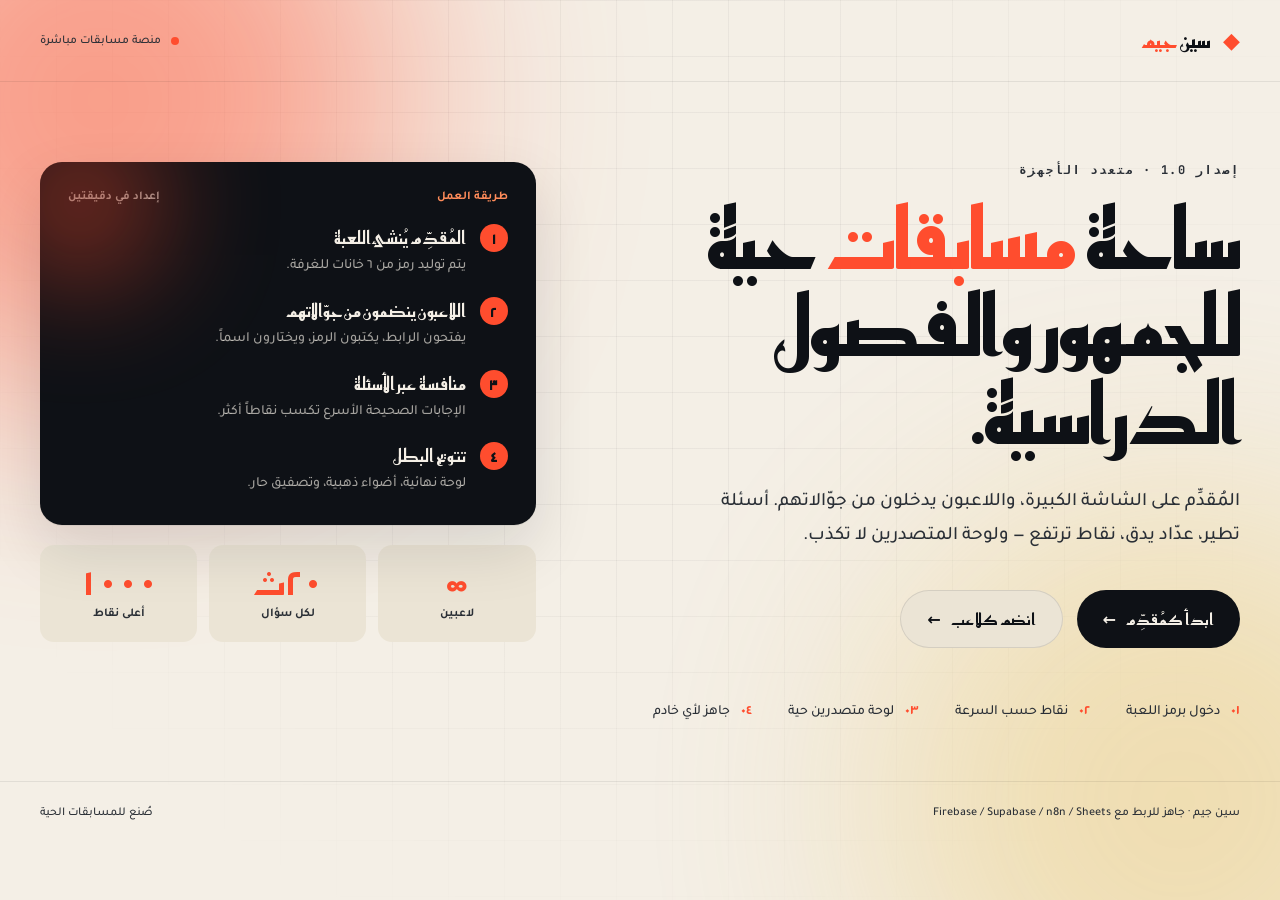
==== index.html @ e853a256 "Add files via upload" ====
<!DOCTYPE html>
<html lang="ar" dir="rtl">
<head>
<meta charset="UTF-8" />
<meta name="viewport" content="width=device-width, initial-scale=1.0" />
<title>سين جيم — منصة المسابقات المباشرة</title>
<link rel="preconnect" href="https://fonts.googleapis.com">
<link rel="preconnect" href="https://fonts.gstatic.com" crossorigin>
<link href="https://fonts.googleapis.com/css2?family=Tajawal:wght@400;500;700;800;900&family=Reem+Kufi:wght@400;500;700&family=JetBrains+Mono:wght@400;700&display=swap" rel="stylesheet">
<link rel="stylesheet" href="style.css" />
</head>
<body class="page-landing">

<div class="bg-grid" aria-hidden="true"></div>
<div class="bg-blob bg-blob--1" aria-hidden="true"></div>
<div class="bg-blob bg-blob--2" aria-hidden="true"></div>

<header class="topbar">
  <div class="brand">
    <span class="brand__mark">◆</span>
    <span class="brand__name">سين <em>جيم</em></span>
  </div>
  <div class="topbar__meta">
    <span class="dot dot--live"></span>
    <span class="topbar__label">منصة مسابقات مباشرة</span>
  </div>
</header>

<main class="landing">
  <section class="landing__hero">
    <p class="eyebrow">إصدار 1.0 · متعدد الأجهزة</p>
    <h1 class="headline">
      ساحة <em>مسابقات</em> حية<br/>
      للجمهور والفصول<br/>
      الدراسية.
    </h1>
    <p class="lede">
      المُقدِّم على الشاشة الكبيرة، واللاعبون يدخلون من جوّالاتهم.
      أسئلة تطير، عدّاد يدق، نقاط ترتفع — ولوحة المتصدرين لا تكذب.
    </p>

    <div class="cta-row">
      <a class="btn btn--primary" href="host.html">
        <span class="btn__label">ابدأ كمُقدِّم</span>
        <span class="btn__arrow">←</span>
      </a>
      <a class="btn btn--ghost" href="player.html">
        <span class="btn__label">انضم كلاعب</span>
        <span class="btn__arrow">←</span>
      </a>
    </div>

    <ul class="feature-row">
      <li><span class="feature-row__num">٠١</span> دخول برمز اللعبة</li>
      <li><span class="feature-row__num">٠٢</span> نقاط حسب السرعة</li>
      <li><span class="feature-row__num">٠٣</span> لوحة متصدرين حية</li>
      <li><span class="feature-row__num">٠٤</span> جاهز لأي خادم</li>
    </ul>
  </section>

  <aside class="landing__panel">
    <div class="panel-card">
      <div class="panel-card__head">
        <span class="panel-card__tag">طريقة العمل</span>
        <span class="panel-card__time">إعداد في دقيقتين</span>
      </div>
      <ol class="steps">
        <li>
          <span class="step__num">١</span>
          <div>
            <h3>المُقدِّم يُنشئ اللعبة</h3>
            <p>يتم توليد رمز من ٦ خانات للغرفة.</p>
          </div>
        </li>
        <li>
          <span class="step__num">٢</span>
          <div>
            <h3>اللاعبون ينضمون من جوّالاتهم</h3>
            <p>يفتحون الرابط، يكتبون الرمز، ويختارون اسماً.</p>
          </div>
        </li>
        <li>
          <span class="step__num">٣</span>
          <div>
            <h3>منافسة عبر الأسئلة</h3>
            <p>الإجابات الصحيحة الأسرع تكسب نقاطاً أكثر.</p>
          </div>
        </li>
        <li>
          <span class="step__num">٤</span>
          <div>
            <h3>تتويج البطل</h3>
            <p>لوحة نهائية، أضواء ذهبية، وتصفيق حار.</p>
          </div>
        </li>
      </ol>
    </div>

    <div class="panel-stats">
      <div class="stat">
        <span class="stat__num">∞</span>
        <span class="stat__label">لاعبين</span>
      </div>
      <div class="stat">
        <span class="stat__num">٢٠ث</span>
        <span class="stat__label">لكل سؤال</span>
      </div>
      <div class="stat">
        <span class="stat__num">١٠٠٠</span>
        <span class="stat__label">أعلى نقاط</span>
      </div>
    </div>
  </aside>
</main>

<footer class="footer">
  <span>سين جيم · جاهز للربط مع Firebase / Supabase / n8n / Sheets</span>
  <span>صُنع للمسابقات الحية</span>
</footer>

</body>
</html>
---- style.css ----
/* ============================================================
 * سين جيم — التنسيق
 * الطابع: تحريري × عرض مسابقات. حبر داكن على ورق دافئ، لون
 * مميز حاد، خط Reem Kufi للعناوين الكبيرة، Tajawal للنص.
 * ============================================================ */

:root {
  --ink:        #0E1116;
  --ink-soft:   #2A2F36;
  --paper:      #F4EFE6;
  --paper-2:    #EBE4D5;
  --line:       #1A1D22;
  --accent:     #FF4D2E;
  --accent-2:   #FF8C5A;
  --accent-soft:#FFE6E0;
  --success:    #16B364;
  --warn:       #F5A524;
  --gold:       #E5B73B;
  --silver:     #C2C7CE;
  --bronze:     #C77B45;

  --font-display: "Reem Kufi", "Tajawal", system-ui, sans-serif;
  --font-body:    "Tajawal", system-ui, sans-serif;
  --font-mono:    "JetBrains Mono", ui-monospace, monospace;

  --radius-sm: 8px;
  --radius:    14px;
  --radius-lg: 22px;

  --shadow-soft:  0 1px 0 rgba(14,17,22,.05), 0 8px 24px rgba(14,17,22,.06);
  --shadow-deep:  0 1px 0 rgba(14,17,22,.06), 0 24px 60px rgba(14,17,22,.12);
}

* { box-sizing: border-box; }
html, body { margin: 0; padding: 0; }

body {
  font-family: var(--font-body);
  background: var(--paper);
  color: var(--ink);
  -webkit-font-smoothing: antialiased;
  min-height: 100vh;
  overflow-x: hidden;
  font-weight: 500;
}

.hidden { display: none !important; }

/* =========== خلفية زخرفية =========== */
.bg-grid {
  position: fixed; inset: 0;
  background-image:
    linear-gradient(rgba(14,17,22,.045) 1px, transparent 1px),
    linear-gradient(90deg, rgba(14,17,22,.045) 1px, transparent 1px);
  background-size: 56px 56px;
  pointer-events: none;
  z-index: 0;
  mask-image: radial-gradient(ellipse at 50% 30%, black 30%, transparent 80%);
}
.bg-grid--player {
  background-size: 32px 32px;
  mask-image: radial-gradient(ellipse at 50% 0%, black 20%, transparent 80%);
}
.bg-blob {
  position: fixed;
  width: 600px; height: 600px;
  border-radius: 50%;
  filter: blur(120px);
  pointer-events: none;
  z-index: 0;
  opacity: .5;
}
.bg-blob--1 {
  background: var(--accent);
  top: -200px; left: -200px;
}
.bg-blob--2 {
  background: var(--gold);
  bottom: -200px; right: -200px;
  opacity: .3;
}

/* =========== مساعدات الطباعة =========== */
.eyebrow {
  font-family: var(--font-mono);
  font-size: 12px;
  letter-spacing: .14em;
  color: var(--ink-soft);
  margin: 0 0 18px;
  font-weight: 700;
}
.eyebrow--light { color: var(--ink-soft); opacity: .7; }
em {
  font-family: var(--font-display);
  font-style: normal;
  font-weight: 700;
  color: var(--accent);
}

/* =========== الشريط العلوي =========== */
.topbar {
  position: relative;
  z-index: 5;
  display: flex; justify-content: space-between; align-items: center;
  padding: 24px 40px;
  border-bottom: 1px solid rgba(14,17,22,.08);
}
.brand {
  display: flex; align-items: center; gap: 12px;
  font-weight: 800; font-size: 22px;
  font-family: var(--font-display);
}
.brand__mark { color: var(--accent); font-size: 22px; }
.topbar__meta { display: flex; align-items: center; gap: 10px; }
.topbar__label {
  font-size: 12px;
  color: var(--ink-soft);
  font-weight: 500;
}
.dot {
  display: inline-block; width: 8px; height: 8px; border-radius: 50%;
  background: var(--ink-soft);
}
.dot--live {
  background: var(--accent);
  box-shadow: 0 0 0 0 rgba(255,77,46,.6);
  animation: pulse 1.6s infinite;
}
@keyframes pulse {
  0%   { box-shadow: 0 0 0 0   rgba(255,77,46,.6); }
  70%  { box-shadow: 0 0 0 14px rgba(255,77,46,0); }
  100% { box-shadow: 0 0 0 0   rgba(255,77,46,0); }
}

/* =========== الصفحة الرئيسية =========== */
.landing {
  position: relative; z-index: 2;
  display: grid;
  grid-template-columns: 1.3fr 1fr;
  gap: 60px;
  padding: 80px 40px 60px;
  max-width: 1400px;
  margin: 0 auto;
}
.headline {
  font-family: var(--font-display);
  font-size: clamp(44px, 6.5vw, 96px);
  line-height: 1.05;
  letter-spacing: -0.02em;
  font-weight: 700;
  margin: 0 0 28px;
}
.lede {
  font-size: 19px;
  line-height: 1.8;
  color: var(--ink-soft);
  max-width: 540px;
  margin: 0 0 36px;
  font-weight: 500;
}
.cta-row {
  display: flex; gap: 14px; flex-wrap: wrap;
  margin-bottom: 56px;
}
.feature-row {
  list-style: none; padding: 0; margin: 0;
  display: flex; flex-wrap: wrap; gap: 24px 36px;
  font-size: 14px;
  color: var(--ink-soft);
  font-weight: 500;
}
.feature-row__num { color: var(--accent); margin-left: 8px; font-weight: 700; }

.panel-card {
  background: var(--ink);
  color: var(--paper);
  border-radius: var(--radius-lg);
  padding: 28px;
  box-shadow: var(--shadow-deep);
  position: relative;
  overflow: hidden;
}
.panel-card::after {
  content: "";
  position: absolute; top: -40px; left: -40px;
  width: 160px; height: 160px;
  background: var(--accent);
  border-radius: 50%; filter: blur(60px); opacity: .5;
}
.panel-card__head {
  display: flex; justify-content: space-between; align-items: center;
  margin-bottom: 20px;
  font-size: 12px;
  font-weight: 700;
}
.panel-card__tag { color: var(--accent-2); }
.panel-card__time { color: rgba(244,239,230,.6); }
.steps { list-style: none; padding: 0; margin: 0; display: flex; flex-direction: column; gap: 18px; }
.steps li { display: flex; gap: 14px; align-items: flex-start; }
.step__num {
  flex-shrink: 0;
  width: 28px; height: 28px; border-radius: 50%;
  background: var(--accent); color: var(--ink);
  font-family: var(--font-display);
  font-weight: 700; font-size: 16px;
  display: grid; place-items: center;
}
.steps h3 {
  margin: 0 0 4px;
  font-family: var(--font-display);
  font-size: 18px; font-weight: 600;
}
.steps p  { margin: 0; font-size: 14px; color: rgba(244,239,230,.65); line-height: 1.7; }

.panel-stats {
  margin-top: 20px;
  display: grid; grid-template-columns: repeat(3, 1fr);
  gap: 12px;
}
.stat {
  background: var(--paper-2);
  border-radius: var(--radius);
  padding: 18px 16px;
  text-align: center;
}
.stat__num {
  display: block;
  font-family: var(--font-display);
  font-size: 38px; line-height: 1;
  color: var(--accent);
  margin-bottom: 4px;
  font-weight: 700;
}
.stat__label {
  font-size: 12px;
  color: var(--ink-soft);
  font-weight: 600;
}

.footer {
  position: relative; z-index: 2;
  display: flex; justify-content: space-between;
  padding: 24px 40px;
  border-top: 1px solid rgba(14,17,22,.08);
  font-size: 12px;
  color: var(--ink-soft);
  font-weight: 500;
}

/* =========== الأزرار =========== */
.btn {
  display: inline-flex; align-items: center; gap: 10px;
  padding: 16px 26px;
  border-radius: 999px;
  border: none;
  background: transparent;
  font-family: var(--font-display);
  font-weight: 600;
  font-size: 16px;
  cursor: pointer;
  text-decoration: none;
  transition: transform .2s, background .2s, color .2s, box-shadow .2s;
  user-select: none;
  white-space: nowrap;
}
.btn__arrow {
  transition: transform .2s;
  display: inline-block;
}
.btn:hover .btn__arrow { transform: translateX(-4px); }
.btn--primary {
  background: var(--ink);
  color: var(--paper);
}
.btn--primary:hover { background: var(--accent); color: var(--ink); }
.btn--ghost {
  background: var(--paper-2);
  color: var(--ink);
  border: 1px solid rgba(14,17,22,.1);
}
.btn--ghost:hover { background: var(--ink); color: var(--paper); border-color: var(--ink); }
.btn--lg { padding: 20px 32px; font-size: 18px; }
.btn--full { width: 100%; justify-content: center; }
.btn:disabled {
  opacity: .35;
  cursor: not-allowed;
  pointer-events: none;
}

/* ============================================================
 * صفحة المُقدِّم
 * ============================================================ */
.page-host {
  min-height: 100vh;
  background:
    radial-gradient(1200px 600px at 90% -10%, rgba(255,77,46,.08), transparent 60%),
    var(--paper);
}
.screen {
  position: relative; z-index: 2;
  min-height: 100vh;
  display: flex; flex-direction: column;
}
.host-top {
  display: grid;
  grid-template-columns: 1fr 2fr 1fr;
  align-items: center;
  padding: 22px 36px;
  border-bottom: 1px solid rgba(14,17,22,.08);
  background: rgba(244,239,230,.7);
  backdrop-filter: blur(8px);
}
.host-top__back {
  font-size: 13px;
  color: var(--ink-soft);
  text-decoration: none;
  font-weight: 600;
}
.host-top__back:hover { color: var(--accent); }
.host-top__title {
  text-align: center;
  font-family: var(--font-display);
  font-weight: 700;
  font-size: 20px;
}
.host-top__round, .host-top__cat {
  font-size: 12px;
  color: var(--accent);
  font-weight: 700;
  text-align: left;
}
.host-top__round:first-child { text-align: right; }

/* ---- قاعة الانتظار ---- */
.lobby-grid {
  flex: 1;
  display: grid; grid-template-columns: 1.1fr 1fr;
  gap: 60px;
  padding: 60px 60px;
  max-width: 1500px; margin: 0 auto; width: 100%;
  align-items: center;
}
.lobby-headline {
  font-family: var(--font-display);
  font-size: clamp(38px, 5vw, 68px);
  line-height: 1.1; letter-spacing: -0.02em;
  margin: 0 0 36px; font-weight: 700;
}
.code-display {
  background: var(--ink); color: var(--paper);
  border-radius: var(--radius-lg);
  padding: 32px 36px;
  margin-bottom: 32px;
  box-shadow: var(--shadow-deep);
  position: relative; overflow: hidden;
}
.code-display::before {
  content: "";
  position: absolute; inset: 0;
  background: radial-gradient(circle at 20% 20%, rgba(255,77,46,.4), transparent 50%);
  pointer-events: none;
}
.code-display__label {
  position: relative;
  display: block;
  font-size: 12px;
  color: var(--accent-2);
  margin-bottom: 14px;
  font-weight: 700;
}
.code-display__digits {
  position: relative;
  font-family: var(--font-mono);
  font-size: clamp(48px, 7vw, 84px);
  font-weight: 700;
  letter-spacing: 0.1em;
  line-height: 1;
  direction: ltr;
  text-align: right;
}
.code-display__copy {
  position: relative;
  margin-top: 18px;
  background: rgba(244,239,230,.12);
  color: var(--paper);
  border: 1px solid rgba(244,239,230,.2);
  padding: 8px 16px; border-radius: 999px;
  font-family: var(--font-body);
  font-size: 13px; font-weight: 600;
  cursor: pointer;
  transition: background .2s;
}
.code-display__copy:hover { background: var(--accent); color: var(--ink); border-color: var(--accent); }

.lobby-actions { display: flex; align-items: center; gap: 20px; flex-wrap: wrap; }
.lobby-hint {
  font-size: 13px;
  color: var(--ink-soft);
  font-weight: 500;
}

.players-card {
  background: var(--paper-2);
  border-radius: var(--radius-lg);
  padding: 28px;
  box-shadow: var(--shadow-soft);
  height: 100%;
  max-height: 70vh;
  display: flex; flex-direction: column;
}
.players-card__head {
  display: flex; justify-content: space-between; align-items: center;
  margin-bottom: 18px;
}
.players-card__head h2 {
  margin: 0;
  font-family: var(--font-display);
  font-size: 18px; font-weight: 700;
}
.players-card__head h2 span {
  color: var(--accent); margin-right: 6px;
  font-size: 26px; font-weight: 700;
}
.players-list {
  list-style: none; padding: 0; margin: 0;
  display: grid; grid-template-columns: repeat(auto-fill, minmax(140px, 1fr));
  gap: 10px;
  overflow-y: auto;
}
.players-empty {
  grid-column: 1 / -1;
  padding: 30px; text-align: center;
  color: var(--ink-soft); font-size: 14px;
  font-weight: 500;
}
.player-pill {
  background: var(--paper);
  border: 1px solid rgba(14,17,22,.06);
  border-radius: 999px;
  padding: 8px 8px 8px 14px;
  display: flex; align-items: center; gap: 10px;
  animation: pillIn .4s both;
  animation-delay: calc(var(--i, 0) * 0.04s);
}
@keyframes pillIn {
  from { opacity: 0; transform: translateY(8px) scale(.96); }
  to   { opacity: 1; transform: translateY(0) scale(1); }
}
.player-pill__avatar {
  width: 28px; height: 28px; border-radius: 50%;
  background: var(--accent); color: var(--ink);
  display: grid; place-items: center;
  font-weight: 700; font-size: 13px;
  font-family: var(--font-display);
}
.player-pill__name {
  font-size: 14px; font-weight: 600;
  white-space: nowrap; overflow: hidden; text-overflow: ellipsis;
}

/* ---- السؤال ---- */
.question-stage {
  flex: 1;
  padding: 40px 60px 60px;
  max-width: 1400px; margin: 0 auto; width: 100%;
  display: flex; flex-direction: column;
}
.question-stage__header {
  display: grid; grid-template-columns: 1fr auto 1fr;
  align-items: center;
  margin-bottom: 32px;
}
.qmeta {
  display: flex; align-items: center; gap: 10px;
  font-size: 14px;
  font-weight: 600;
}
.qmeta__diff {
  background: var(--ink); color: var(--paper);
  padding: 4px 12px; border-radius: 4px;
  font-weight: 700;
}
.qmeta__sep { color: var(--ink-soft); }
.qmeta__cat { color: var(--ink-soft); }

.timer {
  position: relative; width: 120px; height: 120px;
  display: grid; place-items: center;
  margin: 0 auto;
}
.timer__ring { width: 120px; height: 120px; transform: rotate(-90deg); }
.timer__ring-bg { fill: none; stroke: rgba(14,17,22,.08); stroke-width: 8; }
.timer__ring-fg {
  fill: none; stroke: var(--accent); stroke-width: 8;
  stroke-linecap: round;
  transition: stroke-dashoffset .1s linear;
}
.timer__num {
  position: absolute;
  font-family: var(--font-display);
  font-size: 44px; font-weight: 700;
}

.answer-counter {
  text-align: left;
  display: flex; align-items: baseline; gap: 10px; justify-content: flex-start;
}
.answer-counter__num {
  font-family: var(--font-display);
  font-weight: 700;
  font-size: 56px; line-height: 1; color: var(--accent);
}
.answer-counter__lbl {
  font-size: 13px;
  color: var(--ink-soft);
  font-weight: 500;
}

.question-text {
  font-family: var(--font-display);
  font-size: clamp(32px, 4.5vw, 60px);
  line-height: 1.2;
  font-weight: 700;
  margin: 0 0 32px;
  max-width: 1100px;
}
.question-image {
  display: none;
  max-height: 240px; max-width: 100%;
  border-radius: var(--radius);
  margin-bottom: 24px;
}

.options-grid {
  display: grid;
  grid-template-columns: repeat(2, 1fr);
  gap: 16px;
  margin-bottom: 32px;
}
.option-card {
  background: var(--paper-2);
  border: 2px solid transparent;
  border-radius: var(--radius);
  padding: 26px 28px;
  display: flex; align-items: center; gap: 18px;
  font-family: var(--font-display);
  font-size: clamp(20px, 2vw, 26px); font-weight: 600;
  transition: all .25s;
  animation: optIn .5s both;
  animation-delay: calc(var(--i, 0) * 0.08s);
}
@keyframes optIn {
  from { opacity: 0; transform: translateY(14px); }
  to   { opacity: 1; transform: translateY(0); }
}
.option-card__letter {
  width: 44px; height: 44px; border-radius: 12px;
  background: var(--ink); color: var(--paper);
  display: grid; place-items: center;
  font-family: var(--font-display);
  font-weight: 700;
  font-size: 22px; flex-shrink: 0;
}
.option-card--correct {
  background: #DDF5E5;
  border-color: var(--success);
  animation: correctPulse .6s;
}
.option-card--correct .option-card__letter { background: var(--success); }
.option-card--wrong {
  background: var(--paper-2);
  opacity: .35;
}
@keyframes correctPulse {
  0%   { transform: scale(1); }
  40%  { transform: scale(1.04); }
  100% { transform: scale(1); }
}

.host-controls {
  display: flex; gap: 14px; justify-content: flex-start;
  margin-top: auto;
}

/* ---- كشف الإجابة ---- */
.reveal-stage {
  flex: 1;
  display: flex; flex-direction: column; align-items: center;
  justify-content: center;
  padding: 40px 60px;
  text-align: center;
}
.reveal-answer {
  font-family: var(--font-display);
  font-size: clamp(56px, 8vw, 130px);
  font-weight: 700;
  line-height: 1.05;
  margin: 0 0 20px;
  color: var(--success);
  animation: revealPop .7s cubic-bezier(.34,1.56,.64,1);
}
@keyframes revealPop {
  from { opacity: 0; transform: scale(.7); }
  to   { opacity: 1; transform: scale(1); }
}
.reveal-explanation {
  max-width: 720px;
  font-size: 19px; line-height: 1.8;
  color: var(--ink-soft);
  margin: 0 0 50px;
  font-weight: 500;
}
.reveal-stats {
  display: grid; grid-template-columns: repeat(3, 1fr);
  gap: 40px;
  margin-bottom: 50px;
}
.reveal-stat__num {
  display: block;
  font-family: var(--font-display);
  font-weight: 700;
  font-size: 64px; line-height: 1;
  color: var(--accent);
  margin-bottom: 6px;
}
.reveal-stat__lbl {
  font-size: 13px;
  color: var(--ink-soft);
  font-weight: 600;
}

/* ---- المتصدرون ---- */
.leaderboard-stage {
  flex: 1;
  padding: 40px 60px;
  max-width: 1300px; margin: 0 auto; width: 100%;
  display: flex; flex-direction: column;
}
.podium {
  display: grid;
  grid-template-columns: repeat(3, 1fr);
  gap: 20px;
  align-items: end;
  margin-bottom: 40px;
}
.podium__col {
  background: var(--paper-2);
  border-radius: var(--radius-lg);
  padding: 24px 18px;
  text-align: center;
  animation: podiumIn .6s both;
  animation-delay: calc(var(--i, 0) * 0.15s);
  position: relative;
}
@keyframes podiumIn {
  from { opacity: 0; transform: translateY(30px); }
  to   { opacity: 1; transform: translateY(0); }
}
.podium__col--p1 {
  background: var(--ink);
  color: var(--paper);
  padding: 36px 24px 30px;
  transform: scale(1.08);
}
.podium__col--p1 .podium__plinth { background: var(--gold); color: var(--ink); }
.podium__col--p2 .podium__plinth { background: var(--silver); }
.podium__col--p3 .podium__plinth { background: var(--bronze); color: var(--paper); }
.podium__crown { font-size: 28px; margin-bottom: 8px; min-height: 32px; }
.podium__avatar {
  width: 72px; height: 72px; border-radius: 50%;
  background: var(--accent); color: var(--ink);
  display: grid; place-items: center;
  font-family: var(--font-display);
  font-weight: 700; font-size: 32px;
  margin: 0 auto 14px;
}
.podium__col--p1 .podium__avatar {
  background: var(--accent);
  box-shadow: 0 0 0 4px rgba(255,77,46,.25);
}
.podium__name {
  font-family: var(--font-display);
  font-size: 18px; font-weight: 700;
  margin-bottom: 6px;
  white-space: nowrap; overflow: hidden; text-overflow: ellipsis;
}
.podium__score {
  font-family: var(--font-display);
  font-weight: 700;
  font-size: 38px; color: var(--accent);
  margin-bottom: 14px; line-height: 1;
}
.podium__col--p1 .podium__score { color: var(--accent-2); }
.podium__plinth {
  display: inline-block;
  padding: 4px 12px; border-radius: 6px;
  background: var(--ink); color: var(--paper);
  font-family: var(--font-display);
  font-weight: 700; font-size: 14px;
  direction: ltr;
}

.rest-list {
  list-style: none; padding: 0; margin: 0 0 24px;
  display: flex; flex-direction: column; gap: 8px;
}
.rest-row {
  display: grid;
  grid-template-columns: 60px 1fr auto;
  align-items: center;
  background: var(--paper-2);
  border-radius: var(--radius);
  padding: 14px 20px;
  font-size: 16px;
  animation: rowIn .4s both;
  animation-delay: calc(var(--i, 0) * 0.05s);
}
@keyframes rowIn {
  from { opacity: 0; transform: translateX(12px); }
  to   { opacity: 1; transform: translateX(0); }
}
.rest-row__rank {
  font-family: var(--font-display);
  font-weight: 700;
  color: var(--ink-soft);
  direction: ltr;
}
.rest-row__name { font-weight: 600; }
.rest-row__score {
  font-family: var(--font-display);
  font-weight: 700;
  font-size: 24px; color: var(--accent);
  display: flex; flex-direction: column; align-items: flex-end;
}
.rest-row__score em {
  font-family: var(--font-body);
  font-style: normal;
  font-size: 12px; color: var(--ink-soft);
  font-weight: 500;
}

/* ---- النهاية ---- */
.final-stage {
  flex: 1;
  padding: 40px 60px 80px;
  max-width: 1200px; margin: 0 auto; width: 100%;
  text-align: center;
}
.champion-name {
  font-family: var(--font-display);
  font-size: clamp(60px, 10vw, 150px);
  font-weight: 700;
  line-height: 1.05; margin: 0 0 16px;
  background: linear-gradient(135deg, var(--accent), var(--gold));
  -webkit-background-clip: text;
  background-clip: text;
  -webkit-text-fill-color: transparent;
  animation: revealPop .9s cubic-bezier(.34,1.56,.64,1);
}
.champion-score {
  font-family: var(--font-display);
  font-size: 36px; margin: 0 0 60px;
  color: var(--ink-soft);
  font-weight: 600;
}
.champion-score span { color: var(--accent); font-size: 56px; font-weight: 700; }
.podium--final { margin-bottom: 40px; }

/* ============================================================
 * صفحة اللاعب
 * ============================================================ */
.page-player {
  min-height: 100vh;
  min-height: 100dvh;
  background: var(--paper);
}
.pscreen {
  position: relative; z-index: 2;
  min-height: 100vh;
  min-height: 100dvh;
  padding: 24px;
  display: flex; flex-direction: column;
}
.player-back {
  position: absolute; top: 18px; right: 20px;
  font-size: 12px;
  color: var(--ink-soft);
  text-decoration: none;
  font-weight: 600;
}

/* ---- الانضمام ---- */
.pjoin {
  margin: auto 0;
  width: 100%;
  max-width: 420px;
  align-self: center;
  padding: 20px 0;
}
.pbrand {
  font-family: var(--font-display);
  font-size: 14px; font-weight: 700;
  color: var(--accent);
  margin-bottom: 24px; display: block;
}
.pjoin__title {
  font-family: var(--font-display);
  font-size: 44px; font-weight: 700;
  line-height: 1.1; margin: 0 0 32px;
}
.pinput { margin-bottom: 18px; }
.pinput label {
  display: block;
  font-size: 13px;
  color: var(--ink-soft);
  margin-bottom: 8px;
  font-weight: 600;
}
.pinput input {
  width: 100%;
  background: var(--paper-2);
  border: 2px solid transparent;
  border-radius: var(--radius);
  padding: 18px 20px;
  font-family: var(--font-body);
  font-size: 22px; font-weight: 600;
  color: var(--ink);
  outline: none;
  transition: border-color .2s, background .2s;
}
.pinput input:focus {
  border-color: var(--ink);
  background: var(--paper);
}
#codeInput {
  font-family: var(--font-mono);
  letter-spacing: 0.18em;
  text-transform: uppercase;
  font-size: 28px;
  text-align: center;
}
.pjoin__hint {
  margin: 14px 0 0;
  font-size: 13px;
  color: var(--ink-soft);
  min-height: 18px;
  font-weight: 500;
}
.pjoin__hint--err { color: var(--accent); }

/* ---- الانتظار ---- */
.pwait, .psubmitted, .pfinal {
  margin: auto;
  text-align: center;
  max-width: 360px;
}
.pwait__pulse {
  width: 80px; height: 80px;
  border-radius: 50%;
  background: var(--accent);
  margin: 0 auto 30px;
  animation: bigPulse 1.6s ease-in-out infinite;
}
@keyframes bigPulse {
  0%, 100% { transform: scale(1); opacity: 1; }
  50%      { transform: scale(1.2); opacity: .6; }
}
.pwait__name {
  font-family: var(--font-display);
  font-size: 44px; font-weight: 700;
  margin: 0 0 12px;
}
.pwait__msg {
  color: var(--ink-soft); font-size: 16px;
  margin: 0 0 24px; line-height: 1.7;
  font-weight: 500;
}
.pwait__dots {
  display: flex; gap: 8px; justify-content: center;
}
.pwait__dots span {
  width: 8px; height: 8px; border-radius: 50%;
  background: var(--ink-soft);
  animation: dotJump 1.2s infinite;
}
.pwait__dots span:nth-child(2) { animation-delay: .2s; }
.pwait__dots span:nth-child(3) { animation-delay: .4s; }
@keyframes dotJump {
  0%, 60%, 100% { transform: translateY(0); opacity: .4; }
  30%           { transform: translateY(-6px); opacity: 1; }
}

/* ---- الإجابة ---- */
.pheader {
  display: flex; justify-content: space-between; align-items: center;
  padding: 6px 4px 14px;
}
.pheader__name {
  font-family: var(--font-display);
  font-weight: 700; font-size: 17px;
}
.pheader__score {
  font-family: var(--font-display);
  font-size: 14px; font-weight: 700;
  background: var(--ink); color: var(--paper);
  padding: 6px 14px; border-radius: 999px;
}
.pheader__score span { color: var(--accent-2); }

.pquestion { flex: 1; display: flex; flex-direction: column; }

.ptimer {
  position: relative;
  height: 8px;
  background: rgba(14,17,22,.08);
  border-radius: 999px;
  margin-bottom: 18px;
  overflow: hidden;
}
.ptimer__bar {
  position: absolute; inset: 0;
  background: var(--accent);
  transform-origin: right;
  transform: scaleX(1);
  transition: transform .1s linear;
}
.ptimer__num {
  position: absolute; left: 0; top: 14px;
  font-family: var(--font-display);
  font-size: 13px; font-weight: 700;
  color: var(--ink-soft);
}
.pquestion__hint {
  font-size: 13px;
  color: var(--ink-soft);
  margin: 14px 0 18px;
  font-weight: 600;
}
.poptions {
  display: grid;
  grid-template-columns: 1fr 1fr;
  gap: 12px;
  flex: 1;
}
.poption {
  border: none; border-radius: var(--radius);
  background: var(--paper-2);
  color: var(--ink);
  padding: 22px 16px;
  font-family: var(--font-display);
  font-size: 18px; font-weight: 600;
  cursor: pointer;
  display: flex; flex-direction: column; gap: 10px; align-items: flex-start;
  text-align: right;
  transition: transform .15s, background .2s;
  animation: optIn .4s both;
  animation-delay: calc(var(--i, 0) * 0.08s);
  min-height: 120px;
}
.poption:active { transform: scale(.97); }
.poption__letter {
  font-family: var(--font-display);
  font-size: 16px; font-weight: 700;
  background: var(--ink); color: var(--paper);
  width: 32px; height: 32px; border-radius: 8px;
  display: grid; place-items: center;
}
.poption__text { line-height: 1.4; }

.poption--a { background: #FFD8CE; }
.poption--b { background: #FFE7B5; }
.poption--c { background: #C9E8C8; }
.poption--d { background: #C8DCFF; }
.poption--a .poption__letter { background: #C53C1A; color: #fff; }
.poption--b .poption__letter { background: #B07A18; color: #fff; }
.poption--c .poption__letter { background: #1F7A30; color: #fff; }
.poption--d .poption__letter { background: #2658B5; color: #fff; }

.poption--selected {
  outline: 4px solid var(--ink);
  outline-offset: -4px;
}
.poption:disabled { cursor: default; opacity: .55; }
.poption--selected { opacity: 1 !important; }

/* ---- تم الإرسال ---- */
.psubmitted__check {
  width: 96px; height: 96px; border-radius: 50%;
  background: var(--success); color: white;
  display: grid; place-items: center;
  font-size: 56px; font-weight: 700;
  margin: 0 auto 24px;
  animation: revealPop .6s cubic-bezier(.34,1.56,.64,1);
}
.psubmitted h1 {
  font-family: var(--font-display);
  font-size: 36px; font-weight: 700;
  margin: 0 0 12px;
}

/* ---- النتيجة ---- */
.presult {
  margin: auto;
  text-align: center;
  max-width: 360px;
  padding: 40px 24px;
  border-radius: var(--radius-lg);
  background: var(--paper-2);
  width: 100%;
  animation: revealPop .6s cubic-bezier(.34,1.56,.64,1);
}
.presult--correct { background: #DDF5E5; }
.presult--wrong   { background: #FFE0DA; }
.presult--missed  { background: var(--paper-2); }

.presult__icon {
  width: 80px; height: 80px; border-radius: 50%;
  margin: 0 auto 20px;
  display: grid; place-items: center;
  font-size: 44px; font-weight: 700;
  color: white;
  background: var(--ink-soft);
}
.presult--correct .presult__icon { background: var(--success); }
.presult--wrong .presult__icon   { background: var(--accent); }
.presult__verdict {
  font-family: var(--font-display);
  font-size: 36px; font-weight: 700;
  margin: 0 0 8px;
}
.presult__points {
  font-family: var(--font-display);
  font-weight: 700;
  font-size: 32px; margin: 0 0 24px;
  color: var(--accent);
}
.presult--correct .presult__points { color: var(--success); }
.presult__rank {
  display: inline-flex; gap: 10px; align-items: baseline;
  background: var(--paper); padding: 12px 20px;
  border-radius: 999px;
  margin-bottom: 14px;
}
.presult__rank span {
  font-size: 13px;
  color: var(--ink-soft);
  font-weight: 600;
}
.presult__rank strong {
  font-family: var(--font-display);
  font-size: 22px; font-weight: 700;
  direction: ltr;
}
.presult__total {
  font-size: 14px;
  color: var(--ink-soft); margin: 0;
  font-weight: 500;
}
.presult__total strong {
  color: var(--ink); font-size: 17px;
  margin-right: 6px;
  font-family: var(--font-display);
  font-weight: 700;
}

/* ---- نهاية اللاعب ---- */
.pfinal h1 {
  font-family: var(--font-display);
  font-size: 96px; font-weight: 700;
  line-height: 1;
  margin: 0 0 6px;
  background: linear-gradient(135deg, var(--accent), var(--gold));
  -webkit-background-clip: text; background-clip: text;
  -webkit-text-fill-color: transparent;
  direction: ltr;
}
.pfinal__name {
  font-family: var(--font-display);
  font-size: 28px; font-weight: 700;
  margin: 0 0 4px;
}
.pfinal__score {
  font-family: var(--font-display);
  font-weight: 700;
  font-size: 32px; color: var(--accent); margin: 0 0 8px;
}
.pfinal__correct {
  font-size: 13px;
  color: var(--ink-soft);
  margin: 0 0 36px;
  font-weight: 500;
}

/* =========== تجاوب =========== */
@media (max-width: 1100px) {
  .landing { grid-template-columns: 1fr; padding: 50px 24px; gap: 40px; }
  .lobby-grid { grid-template-columns: 1fr; padding: 40px 24px; gap: 30px; }
  .question-stage { padding: 20px 24px 30px; }
  .question-stage__header { gap: 20px; margin-bottom: 24px; }
  .timer { width: 100px; height: 100px; }
  .timer__ring { width: 100px; height: 100px; }
  .timer__num { font-size: 36px; }
  .options-grid { grid-template-columns: 1fr; }
  .leaderboard-stage, .reveal-stage, .final-stage { padding: 24px; }
  .reveal-stats { grid-template-columns: 1fr; gap: 20px; }
  .topbar { padding: 18px 22px; }
  .footer { padding: 18px 22px; flex-direction: column; gap: 6px; }
  .host-top { padding: 16px 22px; grid-template-columns: 1fr 1fr 1fr; }
  .host-top__title { font-size: 14px; }
  .podium { grid-template-columns: 1fr; }
  .podium__col--p1 { transform: none; }
}

@media (max-width: 600px) {
  .pscreen { padding: 18px; }
  .pjoin__title { font-size: 36px; }
  .poptions { grid-template-columns: 1fr; }
  .poption { min-height: 70px; flex-direction: row; align-items: center; }
  .pfinal h1 { font-size: 72px; }
}
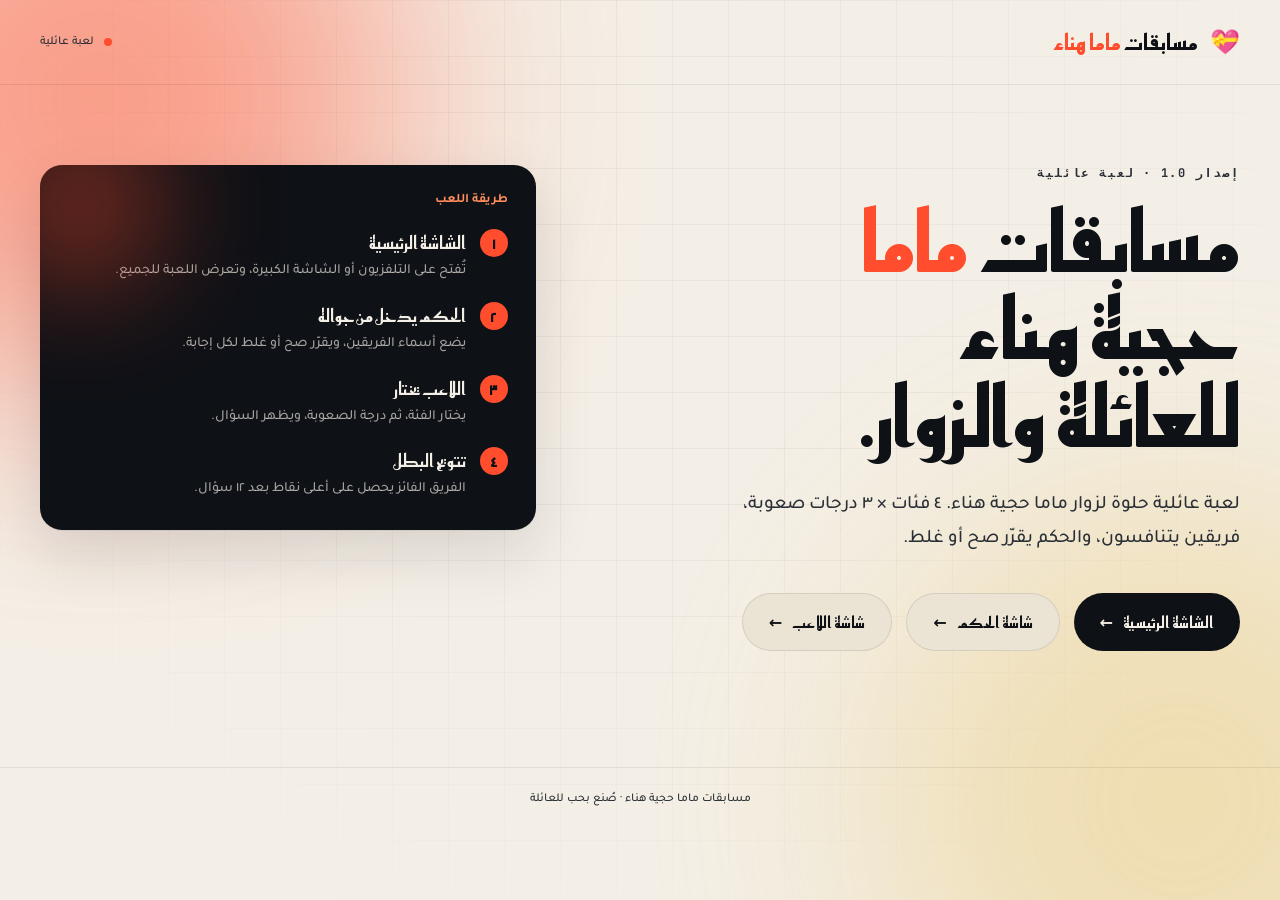
==== commit 96792757: "Add files via upload" ====
--- a/index.html
+++ b/index.html
@@ -3,7 +3,7 @@
 <head>
 <meta charset="UTF-8" />
 <meta name="viewport" content="width=device-width, initial-scale=1.0" />
-<title>سين جيم — منصة المسابقات المباشرة</title>
+<title>مسابقات ماما حجية هناء</title>
 <link rel="preconnect" href="https://fonts.googleapis.com">
 <link rel="preconnect" href="https://fonts.gstatic.com" crossorigin>
 <link href="https://fonts.googleapis.com/css2?family=Tajawal:wght@400;500;700;800;900&family=Reem+Kufi:wght@400;500;700&family=JetBrains+Mono:wght@400;700&display=swap" rel="stylesheet">
@@ -17,105 +17,85 @@
 
 <header class="topbar">
   <div class="brand">
-    <span class="brand__mark">◆</span>
-    <span class="brand__name">سين <em>جيم</em></span>
+    <span class="brand__mark">💝</span>
+    <span class="brand__name">مسابقات <em>ماما هناء</em></span>
   </div>
   <div class="topbar__meta">
     <span class="dot dot--live"></span>
-    <span class="topbar__label">منصة مسابقات مباشرة</span>
+    <span class="topbar__label">لعبة عائلية</span>
   </div>
 </header>
 
 <main class="landing">
   <section class="landing__hero">
-    <p class="eyebrow">إصدار 1.0 · متعدد الأجهزة</p>
+    <p class="eyebrow">إصدار 1.0 · لعبة عائلية</p>
     <h1 class="headline">
-      ساحة <em>مسابقات</em> حية<br/>
-      للجمهور والفصول<br/>
-      الدراسية.
+      مسابقات <em>ماما</em><br/>
+      حجية هناء<br/>
+      للعائلة والزوار.
     </h1>
     <p class="lede">
-      المُقدِّم على الشاشة الكبيرة، واللاعبون يدخلون من جوّالاتهم.
-      أسئلة تطير، عدّاد يدق، نقاط ترتفع — ولوحة المتصدرين لا تكذب.
+      لعبة عائلية حلوة لزوار ماما حجية هناء. ٤ فئات × ٣ درجات صعوبة،
+      فريقين يتنافسون، والحكم يقرّر صح أو غلط.
     </p>
 
     <div class="cta-row">
       <a class="btn btn--primary" href="host.html">
-        <span class="btn__label">ابدأ كمُقدِّم</span>
+        <span class="btn__label">الشاشة الرئيسية</span>
+        <span class="btn__arrow">←</span>
+      </a>
+      <a class="btn btn--ghost" href="judge.html">
+        <span class="btn__label">شاشة الحكم</span>
         <span class="btn__arrow">←</span>
       </a>
       <a class="btn btn--ghost" href="player.html">
-        <span class="btn__label">انضم كلاعب</span>
+        <span class="btn__label">شاشة اللاعب</span>
         <span class="btn__arrow">←</span>
       </a>
     </div>
-
-    <ul class="feature-row">
-      <li><span class="feature-row__num">٠١</span> دخول برمز اللعبة</li>
-      <li><span class="feature-row__num">٠٢</span> نقاط حسب السرعة</li>
-      <li><span class="feature-row__num">٠٣</span> لوحة متصدرين حية</li>
-      <li><span class="feature-row__num">٠٤</span> جاهز لأي خادم</li>
-    </ul>
   </section>
 
   <aside class="landing__panel">
     <div class="panel-card">
       <div class="panel-card__head">
-        <span class="panel-card__tag">طريقة العمل</span>
-        <span class="panel-card__time">إعداد في دقيقتين</span>
+        <span class="panel-card__tag">طريقة اللعب</span>
       </div>
       <ol class="steps">
         <li>
           <span class="step__num">١</span>
           <div>
-            <h3>المُقدِّم يُنشئ اللعبة</h3>
-            <p>يتم توليد رمز من ٦ خانات للغرفة.</p>
+            <h3>الشاشة الرئيسية</h3>
+            <p>تُفتح على التلفزيون أو الشاشة الكبيرة، وتعرض اللعبة للجميع.</p>
           </div>
         </li>
         <li>
           <span class="step__num">٢</span>
           <div>
-            <h3>اللاعبون ينضمون من جوّالاتهم</h3>
-            <p>يفتحون الرابط، يكتبون الرمز، ويختارون اسماً.</p>
+            <h3>الحكم يدخل من جواله</h3>
+            <p>يضع أسماء الفريقين، ويقرّر صح أو غلط لكل إجابة.</p>
           </div>
         </li>
         <li>
           <span class="step__num">٣</span>
           <div>
-            <h3>منافسة عبر الأسئلة</h3>
-            <p>الإجابات الصحيحة الأسرع تكسب نقاطاً أكثر.</p>
+            <h3>اللاعب يختار</h3>
+            <p>يختار الفئة، ثم درجة الصعوبة، ويظهر السؤال.</p>
           </div>
         </li>
         <li>
           <span class="step__num">٤</span>
           <div>
             <h3>تتويج البطل</h3>
-            <p>لوحة نهائية، أضواء ذهبية، وتصفيق حار.</p>
+            <p>الفريق الفائز يحصل على أعلى نقاط بعد ١٢ سؤال.</p>
           </div>
         </li>
       </ol>
-    </div>
-
-    <div class="panel-stats">
-      <div class="stat">
-        <span class="stat__num">∞</span>
-        <span class="stat__label">لاعبين</span>
-      </div>
-      <div class="stat">
-        <span class="stat__num">٢٠ث</span>
-        <span class="stat__label">لكل سؤال</span>
-      </div>
-      <div class="stat">
-        <span class="stat__num">١٠٠٠</span>
-        <span class="stat__label">أعلى نقاط</span>
-      </div>
     </div>
   </aside>
 </main>
 
 <footer class="footer">
-  <span>سين جيم · جاهز للربط مع Firebase / Supabase / n8n / Sheets</span>
-  <span>صُنع للمسابقات الحية</span>
+  <span>مسابقات ماما حجية هناء · صُنع بحب للعائلة</span>
 </footer>
 
 </body>
--- a/style.css
+++ b/style.css
@@ -1,7 +1,5 @@
 /* ============================================================
- * سين جيم — التنسيق
- * الطابع: تحريري × عرض مسابقات. حبر داكن على ورق دافئ، لون
- * مميز حاد، خط Reem Kufi للعناوين الكبيرة، Tajawal للنص.
+ * مسابقات ماما حجية هناء — التنسيق
  * ============================================================ */
 
 :root {
@@ -14,10 +12,17 @@
   --accent-2:   #FF8C5A;
   --accent-soft:#FFE6E0;
   --success:    #16B364;
+  --success-soft:#DDF5E5;
+  --danger:     #E5484D;
+  --danger-soft:#FFE0DA;
   --warn:       #F5A524;
   --gold:       #E5B73B;
   --silver:     #C2C7CE;
   --bronze:     #C77B45;
+  --team1:      #E5484D;
+  --team1-soft: #FFE0DA;
+  --team2:      #2658B5;
+  --team2-soft: #DBE7FF;
 
   --font-display: "Reem Kufi", "Tajawal", system-ui, sans-serif;
   --font-body:    "Tajawal", system-ui, sans-serif;
@@ -46,7 +51,7 @@
 
 .hidden { display: none !important; }
 
-/* =========== خلفية زخرفية =========== */
+/* =========== خلفية =========== */
 .bg-grid {
   position: fixed; inset: 0;
   background-image:
@@ -70,17 +75,10 @@
   z-index: 0;
   opacity: .5;
 }
-.bg-blob--1 {
-  background: var(--accent);
-  top: -200px; left: -200px;
-}
-.bg-blob--2 {
-  background: var(--gold);
-  bottom: -200px; right: -200px;
-  opacity: .3;
-}
-
-/* =========== مساعدات الطباعة =========== */
+.bg-blob--1 { background: var(--accent); top: -200px; left: -200px; }
+.bg-blob--2 { background: var(--gold); bottom: -200px; right: -200px; opacity: .3; }
+
+/* =========== مساعدات =========== */
 .eyebrow {
   font-family: var(--font-mono);
   font-size: 12px;
@@ -89,7 +87,6 @@
   margin: 0 0 18px;
   font-weight: 700;
 }
-.eyebrow--light { color: var(--ink-soft); opacity: .7; }
 em {
   font-family: var(--font-display);
   font-style: normal;
@@ -97,10 +94,9 @@
   color: var(--accent);
 }
 
-/* =========== الشريط العلوي =========== */
+/* =========== شريط علوي =========== */
 .topbar {
-  position: relative;
-  z-index: 5;
+  position: relative; z-index: 5;
   display: flex; justify-content: space-between; align-items: center;
   padding: 24px 40px;
   border-bottom: 1px solid rgba(14,17,22,.08);
@@ -110,13 +106,9 @@
   font-weight: 800; font-size: 22px;
   font-family: var(--font-display);
 }
-.brand__mark { color: var(--accent); font-size: 22px; }
+.brand__mark { font-size: 24px; }
 .topbar__meta { display: flex; align-items: center; gap: 10px; }
-.topbar__label {
-  font-size: 12px;
-  color: var(--ink-soft);
-  font-weight: 500;
-}
+.topbar__label { font-size: 12px; color: var(--ink-soft); font-weight: 500; }
 .dot {
   display: inline-block; width: 8px; height: 8px; border-radius: 50%;
   background: var(--ink-soft);
@@ -127,9 +119,8 @@
   animation: pulse 1.6s infinite;
 }
 @keyframes pulse {
-  0%   { box-shadow: 0 0 0 0   rgba(255,77,46,.6); }
-  70%  { box-shadow: 0 0 0 14px rgba(255,77,46,0); }
-  100% { box-shadow: 0 0 0 0   rgba(255,77,46,0); }
+  0%, 100% { box-shadow: 0 0 0 0 rgba(255,77,46,.6); }
+  70%      { box-shadow: 0 0 0 14px rgba(255,77,46,0); }
 }
 
 /* =========== الصفحة الرئيسية =========== */
@@ -146,7 +137,6 @@
   font-family: var(--font-display);
   font-size: clamp(44px, 6.5vw, 96px);
   line-height: 1.05;
-  letter-spacing: -0.02em;
   font-weight: 700;
   margin: 0 0 28px;
 }
@@ -162,15 +152,6 @@
   display: flex; gap: 14px; flex-wrap: wrap;
   margin-bottom: 56px;
 }
-.feature-row {
-  list-style: none; padding: 0; margin: 0;
-  display: flex; flex-wrap: wrap; gap: 24px 36px;
-  font-size: 14px;
-  color: var(--ink-soft);
-  font-weight: 500;
-}
-.feature-row__num { color: var(--accent); margin-left: 8px; font-weight: 700; }
-
 .panel-card {
   background: var(--ink);
   color: var(--paper);
@@ -190,11 +171,9 @@
 .panel-card__head {
   display: flex; justify-content: space-between; align-items: center;
   margin-bottom: 20px;
-  font-size: 12px;
-  font-weight: 700;
+  font-size: 13px; font-weight: 700;
 }
 .panel-card__tag { color: var(--accent-2); }
-.panel-card__time { color: rgba(244,239,230,.6); }
 .steps { list-style: none; padding: 0; margin: 0; display: flex; flex-direction: column; gap: 18px; }
 .steps li { display: flex; gap: 14px; align-items: flex-start; }
 .step__num {
@@ -210,36 +189,11 @@
   font-family: var(--font-display);
   font-size: 18px; font-weight: 600;
 }
-.steps p  { margin: 0; font-size: 14px; color: rgba(244,239,230,.65); line-height: 1.7; }
-
-.panel-stats {
-  margin-top: 20px;
-  display: grid; grid-template-columns: repeat(3, 1fr);
-  gap: 12px;
-}
-.stat {
-  background: var(--paper-2);
-  border-radius: var(--radius);
-  padding: 18px 16px;
-  text-align: center;
-}
-.stat__num {
-  display: block;
-  font-family: var(--font-display);
-  font-size: 38px; line-height: 1;
-  color: var(--accent);
-  margin-bottom: 4px;
-  font-weight: 700;
-}
-.stat__label {
-  font-size: 12px;
-  color: var(--ink-soft);
-  font-weight: 600;
-}
+.steps p { margin: 0; font-size: 14px; color: rgba(244,239,230,.65); line-height: 1.7; }
 
 .footer {
   position: relative; z-index: 2;
-  display: flex; justify-content: space-between;
+  display: flex; justify-content: center;
   padding: 24px 40px;
   border-top: 1px solid rgba(14,17,22,.08);
   font-size: 12px;
@@ -249,7 +203,7 @@
 
 /* =========== الأزرار =========== */
 .btn {
-  display: inline-flex; align-items: center; gap: 10px;
+  display: inline-flex; align-items: center; justify-content: center; gap: 10px;
   padding: 16px 26px;
   border-radius: 999px;
   border: none;
@@ -259,19 +213,13 @@
   font-size: 16px;
   cursor: pointer;
   text-decoration: none;
-  transition: transform .2s, background .2s, color .2s, box-shadow .2s;
+  transition: transform .2s, background .2s, color .2s;
   user-select: none;
   white-space: nowrap;
 }
-.btn__arrow {
-  transition: transform .2s;
-  display: inline-block;
-}
+.btn__arrow { transition: transform .2s; }
 .btn:hover .btn__arrow { transform: translateX(-4px); }
-.btn--primary {
-  background: var(--ink);
-  color: var(--paper);
-}
+.btn--primary { background: var(--ink); color: var(--paper); }
 .btn--primary:hover { background: var(--accent); color: var(--ink); }
 .btn--ghost {
   background: var(--paper-2);
@@ -280,15 +228,12 @@
 }
 .btn--ghost:hover { background: var(--ink); color: var(--paper); border-color: var(--ink); }
 .btn--lg { padding: 20px 32px; font-size: 18px; }
-.btn--full { width: 100%; justify-content: center; }
-.btn:disabled {
-  opacity: .35;
-  cursor: not-allowed;
-  pointer-events: none;
-}
+.btn--sm { padding: 10px 18px; font-size: 13px; }
+.btn--full { width: 100%; }
+.btn:disabled { opacity: .35; cursor: not-allowed; pointer-events: none; }
 
 /* ============================================================
- * صفحة المُقدِّم
+ * الشاشة الرئيسية
  * ============================================================ */
 .page-host {
   min-height: 100vh;
@@ -301,6 +246,8 @@
   min-height: 100vh;
   display: flex; flex-direction: column;
 }
+
+/* ---- قاعة الانتظار ---- */
 .host-top {
   display: grid;
   grid-template-columns: 1fr 2fr 1fr;
@@ -311,465 +258,395 @@
   backdrop-filter: blur(8px);
 }
 .host-top__back {
-  font-size: 13px;
-  color: var(--ink-soft);
-  text-decoration: none;
-  font-weight: 600;
+  font-size: 13px; color: var(--ink-soft);
+  text-decoration: none; font-weight: 600;
 }
 .host-top__back:hover { color: var(--accent); }
 .host-top__title {
   text-align: center;
   font-family: var(--font-display);
-  font-weight: 700;
-  font-size: 20px;
-}
-.host-top__round, .host-top__cat {
-  font-size: 12px;
-  color: var(--accent);
-  font-weight: 700;
-  text-align: left;
-}
-.host-top__round:first-child { text-align: right; }
-
-/* ---- قاعة الانتظار ---- */
-.lobby-grid {
+  font-weight: 700; font-size: 20px;
+}
+.host-top__round {
+  font-size: 12px; color: var(--accent);
+  font-weight: 700; text-align: left;
+}
+
+.lobby-wrap {
   flex: 1;
-  display: grid; grid-template-columns: 1.1fr 1fr;
+  display: grid; grid-template-columns: 1.3fr 1fr;
   gap: 60px;
-  padding: 60px 60px;
-  max-width: 1500px; margin: 0 auto; width: 100%;
+  padding: 60px;
+  max-width: 1400px; margin: 0 auto; width: 100%;
   align-items: center;
 }
 .lobby-headline {
   font-family: var(--font-display);
-  font-size: clamp(38px, 5vw, 68px);
-  line-height: 1.1; letter-spacing: -0.02em;
-  margin: 0 0 36px; font-weight: 700;
+  font-size: clamp(48px, 6vw, 80px);
+  line-height: 1; font-weight: 700;
+  margin: 0 0 30px;
 }
 .code-display {
   background: var(--ink); color: var(--paper);
   border-radius: var(--radius-lg);
-  padding: 32px 36px;
-  margin-bottom: 32px;
+  padding: 36px 40px;
+  margin-bottom: 24px;
   box-shadow: var(--shadow-deep);
   position: relative; overflow: hidden;
+  text-align: center;
 }
 .code-display::before {
   content: "";
   position: absolute; inset: 0;
   background: radial-gradient(circle at 20% 20%, rgba(255,77,46,.4), transparent 50%);
-  pointer-events: none;
-}
-.code-display__label {
-  position: relative;
-  display: block;
-  font-size: 12px;
-  color: var(--accent-2);
-  margin-bottom: 14px;
-  font-weight: 700;
 }
 .code-display__digits {
   position: relative;
   font-family: var(--font-mono);
-  font-size: clamp(48px, 7vw, 84px);
-  font-weight: 700;
-  letter-spacing: 0.1em;
+  font-size: clamp(54px, 8vw, 96px);
+  font-weight: 700; letter-spacing: 0.1em;
   line-height: 1;
   direction: ltr;
-  text-align: right;
-}
-.code-display__copy {
-  position: relative;
-  margin-top: 18px;
-  background: rgba(244,239,230,.12);
-  color: var(--paper);
-  border: 1px solid rgba(244,239,230,.2);
-  padding: 8px 16px; border-radius: 999px;
-  font-family: var(--font-body);
-  font-size: 13px; font-weight: 600;
-  cursor: pointer;
-  transition: background .2s;
-}
-.code-display__copy:hover { background: var(--accent); color: var(--ink); border-color: var(--accent); }
-
-.lobby-actions { display: flex; align-items: center; gap: 20px; flex-wrap: wrap; }
-.lobby-hint {
-  font-size: 13px;
-  color: var(--ink-soft);
-  font-weight: 500;
-}
-
-.players-card {
+}
+.link-row { display: flex; gap: 10px; flex-wrap: wrap; }
+
+.status-card {
   background: var(--paper-2);
   border-radius: var(--radius-lg);
   padding: 28px;
   box-shadow: var(--shadow-soft);
-  height: 100%;
-  max-height: 70vh;
+  display: flex; flex-direction: column; gap: 14px;
+}
+.status-pill {
+  background: var(--paper);
+  border-radius: var(--radius);
+  padding: 18px 20px;
+  display: flex; align-items: center; gap: 14px;
+  border: 2px solid rgba(14,17,22,.08);
+  transition: border-color .3s, background .3s;
+}
+.status-pill__icon { font-size: 28px; }
+.status-pill > div { display: flex; flex-direction: column; gap: 2px; }
+.status-pill strong { font-family: var(--font-display); font-size: 17px; }
+.status-pill span { font-size: 13px; color: var(--ink-soft); }
+.status-pill--ok {
+  border-color: var(--success);
+  background: var(--success-soft);
+}
+.status-pill--ok span { color: var(--success); font-weight: 600; }
+
+/* ---- لوحة الفئات ---- */
+.board-top {
+  display: grid;
+  grid-template-columns: 1fr 2fr 1fr;
+  align-items: center;
+  padding: 24px 36px;
+  border-bottom: 1px solid rgba(14,17,22,.08);
+  background: rgba(244,239,230,.7);
+  backdrop-filter: blur(8px);
+}
+.board-title { text-align: center; }
+.board-title__main {
+  display: block;
+  font-family: var(--font-display);
+  font-weight: 700; font-size: 22px;
+}
+.board-title__turn {
+  display: inline-block;
+  margin-top: 8px;
+  background: var(--accent);
+  color: var(--ink);
+  padding: 6px 16px;
+  border-radius: 999px;
+  font-family: var(--font-display);
+  font-size: 14px; font-weight: 700;
+}
+.team-card {
+  background: var(--team1-soft);
+  border-radius: var(--radius);
+  padding: 16px 20px;
+  display: flex; flex-direction: column; align-items: flex-start; gap: 4px;
+  border: 3px solid transparent;
+  transition: border-color .3s, transform .3s;
+}
+.team-card--alt {
+  background: var(--team2-soft);
+  align-items: flex-end;
+}
+.team-card--active { border-color: var(--accent); transform: scale(1.05); }
+.team-card__lbl {
+  font-family: var(--font-display);
+  font-size: 16px; font-weight: 600;
+  color: var(--ink-soft);
+}
+.team-card__score {
+  font-family: var(--font-display);
+  font-size: 40px; font-weight: 700;
+  color: var(--team1);
+  line-height: 1;
+}
+.team-card--alt .team-card__score { color: var(--team2); }
+
+.board-stage {
+  flex: 1;
+  padding: 40px 60px;
+  max-width: 1500px; margin: 0 auto; width: 100%;
   display: flex; flex-direction: column;
 }
-.players-card__head {
-  display: flex; justify-content: space-between; align-items: center;
-  margin-bottom: 18px;
-}
-.players-card__head h2 {
+.board-grid {
+  flex: 1;
+  display: grid;
+  grid-template-columns: repeat(4, 1fr);
+  gap: 20px;
+  margin-bottom: 30px;
+}
+.cat-col {
+  background: var(--paper-2);
+  border-radius: var(--radius-lg);
+  padding: 20px;
+  display: flex; flex-direction: column; gap: 12px;
+}
+.cat-col__head {
+  text-align: center;
+  padding-bottom: 16px;
+  margin-bottom: 4px;
+  border-bottom: 2px dashed rgba(14,17,22,.1);
+}
+.cat-col__emoji { font-size: 44px; margin-bottom: 8px; }
+.cat-col__name {
+  font-family: var(--font-display);
+  font-size: 18px; font-weight: 700;
+}
+.cat-tile {
+  background: var(--ink);
+  color: var(--accent-2);
+  border-radius: var(--radius);
+  padding: 22px;
+  font-family: var(--font-display);
+  font-size: 38px; font-weight: 700;
+  text-align: center;
+  transition: transform .2s, opacity .3s;
+  position: relative;
+  overflow: hidden;
+}
+.cat-tile::before {
+  content: "";
+  position: absolute; inset: 0;
+  background: radial-gradient(circle at 50% 50%, rgba(255,140,90,.2), transparent 60%);
+}
+.cat-tile--used {
+  background: var(--paper-2);
+  color: var(--ink-soft);
+  opacity: .35;
+  font-size: 28px;
+}
+.cat-tile--used::before { display: none; }
+.board-hint {
+  text-align: center;
+  font-size: 14px;
+  color: var(--ink-soft);
   margin: 0;
-  font-family: var(--font-display);
-  font-size: 18px; font-weight: 700;
-}
-.players-card__head h2 span {
-  color: var(--accent); margin-right: 6px;
-  font-size: 26px; font-weight: 700;
-}
-.players-list {
-  list-style: none; padding: 0; margin: 0;
-  display: grid; grid-template-columns: repeat(auto-fill, minmax(140px, 1fr));
-  gap: 10px;
-  overflow-y: auto;
-}
-.players-empty {
-  grid-column: 1 / -1;
-  padding: 30px; text-align: center;
-  color: var(--ink-soft); font-size: 14px;
   font-weight: 500;
 }
-.player-pill {
-  background: var(--paper);
-  border: 1px solid rgba(14,17,22,.06);
+
+/* ---- السؤال ---- */
+.question-top {
+  display: grid;
+  grid-template-columns: 1fr 1fr 1fr;
+  align-items: center;
+  padding: 24px 36px;
+  border-bottom: 1px solid rgba(14,17,22,.08);
+  background: rgba(244,239,230,.7);
+  backdrop-filter: blur(8px);
+}
+.qcategory {
+  font-family: var(--font-display);
+  font-size: 20px; font-weight: 700;
+}
+.qpoints {
+  text-align: center;
+  font-family: var(--font-display);
+  font-size: 16px;
+  color: var(--ink-soft);
+  font-weight: 600;
+}
+.qpoints span {
+  display: inline-block;
+  background: var(--accent);
+  color: var(--ink);
+  padding: 6px 18px;
   border-radius: 999px;
-  padding: 8px 8px 8px 14px;
-  display: flex; align-items: center; gap: 10px;
-  animation: pillIn .4s both;
-  animation-delay: calc(var(--i, 0) * 0.04s);
-}
-@keyframes pillIn {
-  from { opacity: 0; transform: translateY(8px) scale(.96); }
-  to   { opacity: 1; transform: translateY(0) scale(1); }
-}
-.player-pill__avatar {
-  width: 28px; height: 28px; border-radius: 50%;
-  background: var(--accent); color: var(--ink);
-  display: grid; place-items: center;
-  font-weight: 700; font-size: 13px;
-  font-family: var(--font-display);
-}
-.player-pill__name {
-  font-size: 14px; font-weight: 600;
-  white-space: nowrap; overflow: hidden; text-overflow: ellipsis;
-}
-
-/* ---- السؤال ---- */
+  font-size: 24px;
+  margin-left: 8px;
+  font-weight: 700;
+}
+.qteam {
+  text-align: left;
+  font-size: 16px;
+  font-weight: 600;
+  color: var(--ink-soft);
+}
+.qteam span {
+  color: var(--ink);
+  font-family: var(--font-display);
+  font-weight: 700;
+}
+
 .question-stage {
   flex: 1;
-  padding: 40px 60px 60px;
+  padding: 60px 80px;
   max-width: 1400px; margin: 0 auto; width: 100%;
   display: flex; flex-direction: column;
-}
-.question-stage__header {
-  display: grid; grid-template-columns: 1fr auto 1fr;
-  align-items: center;
-  margin-bottom: 32px;
-}
-.qmeta {
-  display: flex; align-items: center; gap: 10px;
-  font-size: 14px;
-  font-weight: 600;
-}
-.qmeta__diff {
-  background: var(--ink); color: var(--paper);
-  padding: 4px 12px; border-radius: 4px;
+  align-items: center; justify-content: center;
+  gap: 50px;
+  text-align: center;
+}
+.question-text {
+  font-family: var(--font-display);
+  font-size: clamp(40px, 5vw, 76px);
+  line-height: 1.3;
   font-weight: 700;
-}
-.qmeta__sep { color: var(--ink-soft); }
-.qmeta__cat { color: var(--ink-soft); }
-
-.timer {
-  position: relative; width: 120px; height: 120px;
+  margin: 0;
+  max-width: 1100px;
+}
+.timer-big {
+  position: relative; width: 180px; height: 180px;
   display: grid; place-items: center;
-  margin: 0 auto;
-}
-.timer__ring { width: 120px; height: 120px; transform: rotate(-90deg); }
-.timer__ring-bg { fill: none; stroke: rgba(14,17,22,.08); stroke-width: 8; }
+}
+.timer__ring { width: 180px; height: 180px; transform: rotate(-90deg); }
+.timer__ring-bg { fill: none; stroke: rgba(14,17,22,.08); stroke-width: 6; }
 .timer__ring-fg {
-  fill: none; stroke: var(--accent); stroke-width: 8;
+  fill: none; stroke: var(--accent); stroke-width: 6;
   stroke-linecap: round;
   transition: stroke-dashoffset .1s linear;
 }
 .timer__num {
   position: absolute;
   font-family: var(--font-display);
-  font-size: 44px; font-weight: 700;
-}
-
-.answer-counter {
-  text-align: left;
-  display: flex; align-items: baseline; gap: 10px; justify-content: flex-start;
-}
-.answer-counter__num {
-  font-family: var(--font-display);
-  font-weight: 700;
-  font-size: 56px; line-height: 1; color: var(--accent);
-}
-.answer-counter__lbl {
-  font-size: 13px;
-  color: var(--ink-soft);
-  font-weight: 500;
-}
-
-.question-text {
-  font-family: var(--font-display);
-  font-size: clamp(32px, 4.5vw, 60px);
-  line-height: 1.2;
-  font-weight: 700;
-  margin: 0 0 32px;
-  max-width: 1100px;
-}
-.question-image {
-  display: none;
-  max-height: 240px; max-width: 100%;
-  border-radius: var(--radius);
-  margin-bottom: 24px;
-}
-
-.options-grid {
-  display: grid;
-  grid-template-columns: repeat(2, 1fr);
-  gap: 16px;
-  margin-bottom: 32px;
-}
-.option-card {
+  font-size: 72px; font-weight: 700;
+}
+.timer-big .timer__num { font-size: 72px; }
+
+.question-hint {
+  font-size: 16px;
+  color: var(--ink-soft);
+  margin: 0;
+  font-weight: 600;
+}
+
+/* ---- النتيجة ---- */
+.result-wrap {
+  flex: 1;
+  display: flex; flex-direction: column;
+  align-items: center; justify-content: center;
+  padding: 60px;
+  gap: 40px;
+}
+.result-box {
   background: var(--paper-2);
-  border: 2px solid transparent;
-  border-radius: var(--radius);
-  padding: 26px 28px;
-  display: flex; align-items: center; gap: 18px;
-  font-family: var(--font-display);
-  font-size: clamp(20px, 2vw, 26px); font-weight: 600;
-  transition: all .25s;
-  animation: optIn .5s both;
-  animation-delay: calc(var(--i, 0) * 0.08s);
-}
-@keyframes optIn {
-  from { opacity: 0; transform: translateY(14px); }
-  to   { opacity: 1; transform: translateY(0); }
-}
-.option-card__letter {
-  width: 44px; height: 44px; border-radius: 12px;
-  background: var(--ink); color: var(--paper);
-  display: grid; place-items: center;
-  font-family: var(--font-display);
-  font-weight: 700;
-  font-size: 22px; flex-shrink: 0;
-}
-.option-card--correct {
-  background: #DDF5E5;
-  border-color: var(--success);
-  animation: correctPulse .6s;
-}
-.option-card--correct .option-card__letter { background: var(--success); }
-.option-card--wrong {
-  background: var(--paper-2);
-  opacity: .35;
-}
-@keyframes correctPulse {
-  0%   { transform: scale(1); }
-  40%  { transform: scale(1.04); }
-  100% { transform: scale(1); }
-}
-
-.host-controls {
-  display: flex; gap: 14px; justify-content: flex-start;
-  margin-top: auto;
-}
-
-/* ---- كشف الإجابة ---- */
-.reveal-stage {
-  flex: 1;
-  display: flex; flex-direction: column; align-items: center;
-  justify-content: center;
-  padding: 40px 60px;
-  text-align: center;
-}
-.reveal-answer {
-  font-family: var(--font-display);
-  font-size: clamp(56px, 8vw, 130px);
-  font-weight: 700;
-  line-height: 1.05;
-  margin: 0 0 20px;
-  color: var(--success);
-  animation: revealPop .7s cubic-bezier(.34,1.56,.64,1);
+  border-radius: var(--radius-lg);
+  padding: 60px 80px;
+  text-align: center;
+  animation: revealPop .6s cubic-bezier(.34,1.56,.64,1);
+  min-width: 500px;
 }
 @keyframes revealPop {
   from { opacity: 0; transform: scale(.7); }
   to   { opacity: 1; transform: scale(1); }
 }
-.reveal-explanation {
-  max-width: 720px;
-  font-size: 19px; line-height: 1.8;
-  color: var(--ink-soft);
-  margin: 0 0 50px;
-  font-weight: 500;
-}
-.reveal-stats {
-  display: grid; grid-template-columns: repeat(3, 1fr);
-  gap: 40px;
-  margin-bottom: 50px;
-}
-.reveal-stat__num {
-  display: block;
-  font-family: var(--font-display);
-  font-weight: 700;
-  font-size: 64px; line-height: 1;
-  color: var(--accent);
-  margin-bottom: 6px;
-}
-.reveal-stat__lbl {
-  font-size: 13px;
-  color: var(--ink-soft);
-  font-weight: 600;
-}
-
-/* ---- المتصدرون ---- */
-.leaderboard-stage {
-  flex: 1;
-  padding: 40px 60px;
-  max-width: 1300px; margin: 0 auto; width: 100%;
-  display: flex; flex-direction: column;
-}
-.podium {
-  display: grid;
-  grid-template-columns: repeat(3, 1fr);
-  gap: 20px;
-  align-items: end;
-  margin-bottom: 40px;
-}
-.podium__col {
-  background: var(--paper-2);
+.result-box--correct { background: var(--success-soft); }
+.result-box--wrong   { background: var(--danger-soft); }
+.result-icon {
+  width: 120px; height: 120px;
+  border-radius: 50%;
+  background: var(--ink-soft); color: white;
+  display: grid; place-items: center;
+  font-size: 80px; font-weight: 700;
+  margin: 0 auto 24px;
+}
+.result-box--correct .result-icon { background: var(--success); }
+.result-box--wrong .result-icon   { background: var(--danger); }
+.result-verdict {
+  font-family: var(--font-display);
+  font-size: 56px; font-weight: 700;
+  margin: 0 0 12px;
+}
+.result-points {
+  font-family: var(--font-display);
+  font-size: 28px; font-weight: 600;
+  margin: 0; color: var(--ink-soft);
+}
+.correct-answer-box {
+  background: var(--ink); color: var(--paper);
   border-radius: var(--radius-lg);
-  padding: 24px 18px;
-  text-align: center;
-  animation: podiumIn .6s both;
-  animation-delay: calc(var(--i, 0) * 0.15s);
-  position: relative;
-}
-@keyframes podiumIn {
-  from { opacity: 0; transform: translateY(30px); }
-  to   { opacity: 1; transform: translateY(0); }
-}
-.podium__col--p1 {
-  background: var(--ink);
-  color: var(--paper);
-  padding: 36px 24px 30px;
-  transform: scale(1.08);
-}
-.podium__col--p1 .podium__plinth { background: var(--gold); color: var(--ink); }
-.podium__col--p2 .podium__plinth { background: var(--silver); }
-.podium__col--p3 .podium__plinth { background: var(--bronze); color: var(--paper); }
-.podium__crown { font-size: 28px; margin-bottom: 8px; min-height: 32px; }
-.podium__avatar {
-  width: 72px; height: 72px; border-radius: 50%;
-  background: var(--accent); color: var(--ink);
-  display: grid; place-items: center;
-  font-family: var(--font-display);
-  font-weight: 700; font-size: 32px;
-  margin: 0 auto 14px;
-}
-.podium__col--p1 .podium__avatar {
-  background: var(--accent);
-  box-shadow: 0 0 0 4px rgba(255,77,46,.25);
-}
-.podium__name {
-  font-family: var(--font-display);
-  font-size: 18px; font-weight: 700;
-  margin-bottom: 6px;
-  white-space: nowrap; overflow: hidden; text-overflow: ellipsis;
-}
-.podium__score {
-  font-family: var(--font-display);
-  font-weight: 700;
-  font-size: 38px; color: var(--accent);
-  margin-bottom: 14px; line-height: 1;
-}
-.podium__col--p1 .podium__score { color: var(--accent-2); }
-.podium__plinth {
-  display: inline-block;
-  padding: 4px 12px; border-radius: 6px;
-  background: var(--ink); color: var(--paper);
-  font-family: var(--font-display);
-  font-weight: 700; font-size: 14px;
-  direction: ltr;
-}
-
-.rest-list {
-  list-style: none; padding: 0; margin: 0 0 24px;
-  display: flex; flex-direction: column; gap: 8px;
-}
-.rest-row {
-  display: grid;
-  grid-template-columns: 60px 1fr auto;
-  align-items: center;
-  background: var(--paper-2);
-  border-radius: var(--radius);
-  padding: 14px 20px;
-  font-size: 16px;
-  animation: rowIn .4s both;
-  animation-delay: calc(var(--i, 0) * 0.05s);
-}
-@keyframes rowIn {
-  from { opacity: 0; transform: translateX(12px); }
-  to   { opacity: 1; transform: translateX(0); }
-}
-.rest-row__rank {
-  font-family: var(--font-display);
-  font-weight: 700;
-  color: var(--ink-soft);
-  direction: ltr;
-}
-.rest-row__name { font-weight: 600; }
-.rest-row__score {
-  font-family: var(--font-display);
-  font-weight: 700;
-  font-size: 24px; color: var(--accent);
-  display: flex; flex-direction: column; align-items: flex-end;
-}
-.rest-row__score em {
-  font-family: var(--font-body);
-  font-style: normal;
-  font-size: 12px; color: var(--ink-soft);
-  font-weight: 500;
+  padding: 30px 50px;
+  text-align: center;
+  min-width: 500px;
+}
+.correct-answer-label {
+  font-size: 14px; font-weight: 600;
+  color: var(--accent-2);
+  display: block; margin-bottom: 10px;
+}
+.correct-answer-text {
+  font-family: var(--font-display);
+  font-size: 38px; font-weight: 700;
+  margin: 0; line-height: 1.3;
 }
 
 /* ---- النهاية ---- */
 .final-stage {
   flex: 1;
-  padding: 40px 60px 80px;
-  max-width: 1200px; margin: 0 auto; width: 100%;
-  text-align: center;
+  padding: 60px;
+  text-align: center;
+  display: flex; flex-direction: column; align-items: center; justify-content: center;
+}
+.final-label {
+  font-family: var(--font-display);
+  font-size: 28px; color: var(--ink-soft);
+  margin: 0 0 12px;
 }
 .champion-name {
   font-family: var(--font-display);
-  font-size: clamp(60px, 10vw, 150px);
+  font-size: clamp(60px, 10vw, 140px);
   font-weight: 700;
-  line-height: 1.05; margin: 0 0 16px;
+  line-height: 1.05; margin: 0 0 50px;
   background: linear-gradient(135deg, var(--accent), var(--gold));
   -webkit-background-clip: text;
   background-clip: text;
   -webkit-text-fill-color: transparent;
   animation: revealPop .9s cubic-bezier(.34,1.56,.64,1);
 }
-.champion-score {
-  font-family: var(--font-display);
-  font-size: 36px; margin: 0 0 60px;
-  color: var(--ink-soft);
+.final-scores {
+  display: flex; flex-direction: column; gap: 12px;
+  margin-bottom: 50px;
+  min-width: 480px;
+}
+.final-row {
+  display: flex; justify-content: space-between; align-items: center;
+  background: var(--paper-2);
+  border-radius: var(--radius);
+  padding: 18px 28px;
+  font-family: var(--font-display);
+  font-size: 24px;
   font-weight: 600;
 }
-.champion-score span { color: var(--accent); font-size: 56px; font-weight: 700; }
-.podium--final { margin-bottom: 40px; }
+.final-row--winner {
+  background: var(--ink);
+  color: var(--paper);
+}
+.final-row--winner strong { color: var(--gold); font-size: 32px; }
+.final-row strong { font-size: 28px; color: var(--accent); }
+
+.host-controls {
+  display: flex; gap: 14px;
+  margin-top: 30px;
+}
 
 /* ============================================================
- * صفحة اللاعب
+ * شاشة الجوال (الحكم + اللاعب)
  * ============================================================ */
-.page-player {
+.page-judge, .page-player {
   min-height: 100vh;
   min-height: 100dvh;
   background: var(--paper);
@@ -832,7 +709,7 @@
   border-color: var(--ink);
   background: var(--paper);
 }
-#codeInput {
+#judgeCodeInput, #playerCodeInput {
   font-family: var(--font-mono);
   letter-spacing: 0.18em;
   text-transform: uppercase;
@@ -846,10 +723,10 @@
   min-height: 18px;
   font-weight: 500;
 }
-.pjoin__hint--err { color: var(--accent); }
+.hint--err, .pjoin__hint--err { color: var(--accent); }
 
 /* ---- الانتظار ---- */
-.pwait, .psubmitted, .pfinal {
+.pwait {
   margin: auto;
   text-align: center;
   max-width: 360px;
@@ -889,116 +766,262 @@
   0%, 60%, 100% { transform: translateY(0); opacity: .4; }
   30%           { transform: translateY(-6px); opacity: 1; }
 }
-
-/* ---- الإجابة ---- */
-.pheader {
+.answering-icon {
+  font-size: 80px;
+  margin-bottom: 20px;
+  animation: bigPulse 2s ease-in-out infinite;
+}
+
+/* ---- شاشة الحكم ---- */
+.judge-header {
   display: flex; justify-content: space-between; align-items: center;
-  padding: 6px 4px 14px;
-}
-.pheader__name {
-  font-family: var(--font-display);
-  font-weight: 700; font-size: 17px;
-}
-.pheader__score {
+  padding: 0 4px;
+  margin-bottom: 16px;
+}
+.judge-header__cat {
+  font-family: var(--font-display);
+  font-size: 17px; font-weight: 700;
+}
+.judge-header__pts {
+  background: var(--accent);
+  color: var(--ink);
+  padding: 6px 14px;
+  border-radius: 999px;
   font-family: var(--font-display);
   font-size: 14px; font-weight: 700;
-  background: var(--ink); color: var(--paper);
-  padding: 6px 14px; border-radius: 999px;
-}
-.pheader__score span { color: var(--accent-2); }
-
-.pquestion { flex: 1; display: flex; flex-direction: column; }
-
-.ptimer {
-  position: relative;
-  height: 8px;
-  background: rgba(14,17,22,.08);
+}
+.judge-turn {
+  background: var(--ink);
+  color: var(--paper);
+  padding: 12px 20px;
+  border-radius: var(--radius);
+  text-align: center;
+  font-size: 14px; font-weight: 600;
+  margin-bottom: 18px;
+}
+.judge-turn strong {
+  font-family: var(--font-display);
+  color: var(--accent-2);
+  font-size: 17px;
+}
+.judge-question-card {
+  background: var(--paper-2);
+  border-radius: var(--radius);
+  padding: 20px;
+  margin-bottom: 14px;
+}
+.judge-answer-card {
+  background: var(--success-soft);
+  border-radius: var(--radius);
+  padding: 20px;
+  margin-bottom: 24px;
+  border: 2px solid var(--success);
+}
+.judge-label {
+  font-size: 12px;
+  color: var(--ink-soft);
+  font-weight: 700;
+  display: block;
+  margin-bottom: 8px;
+}
+.judge-label--green { color: var(--success); }
+.judge-question-text {
+  font-family: var(--font-display);
+  font-size: 22px; font-weight: 600;
+  line-height: 1.5;
+  margin: 0;
+}
+.judge-answer-text {
+  font-family: var(--font-display);
+  font-size: 26px; font-weight: 700;
+  line-height: 1.4;
+  margin: 0;
+  color: var(--success);
+}
+.judge-hint-row {
+  margin-top: 14px;
+  padding-top: 14px;
+  border-top: 1px dashed rgba(22,179,100,.3);
+  font-size: 14px;
+  color: var(--ink-soft);
+}
+.judge-hint-row .judge-label {
+  display: inline-block;
+  margin-bottom: 0;
+  margin-left: 6px;
+}
+
+.judge-decision {
+  display: grid;
+  grid-template-columns: 1fr 1fr;
+  gap: 12px;
+  margin-top: auto;
+  padding-top: 20px;
+}
+.judge-btn {
+  border: none;
+  border-radius: var(--radius);
+  padding: 26px 16px;
+  font-family: var(--font-display);
+  font-size: 18px; font-weight: 700;
+  cursor: pointer;
+  display: flex; flex-direction: column; align-items: center; gap: 8px;
+  transition: transform .15s;
+  color: white;
+}
+.judge-btn:active { transform: scale(.95); }
+.judge-btn__icon { font-size: 40px; line-height: 1; }
+.judge-btn__lbl { font-size: 16px; }
+.judge-btn--correct { background: var(--success); }
+.judge-btn--wrong { background: var(--danger); }
+
+/* ---- شاشة اللاعب: لوحة النتائج ---- */
+.player-scoreboard {
+  display: grid;
+  grid-template-columns: 1fr auto 1fr;
+  align-items: center;
+  background: var(--ink);
+  color: var(--paper);
+  border-radius: var(--radius);
+  padding: 16px 20px;
+  margin-bottom: 20px;
+  gap: 12px;
+}
+.player-team {
+  display: flex; flex-direction: column;
+  font-size: 13px;
+  font-weight: 600;
+  color: rgba(244,239,230,.7);
+}
+.player-team strong {
+  font-family: var(--font-display);
+  font-size: 30px;
+  color: var(--accent-2);
+  font-weight: 700;
+  line-height: 1;
+  margin-top: 4px;
+}
+.player-team:first-child { text-align: right; }
+.player-team:first-child strong { color: var(--team1); }
+.player-team:last-child { text-align: left; align-items: flex-end; }
+.player-team:last-child strong { color: var(--team2-soft); }
+.player-vs {
+  font-family: var(--font-display);
+  font-size: 14px;
+  color: var(--ink-soft);
+  font-weight: 700;
+  background: var(--paper-2);
+  color: var(--ink);
+  padding: 4px 10px;
+  border-radius: 6px;
+}
+
+/* ---- خطوة الاختيار ---- */
+.player-step-info {
+  text-align: center;
+  margin-bottom: 24px;
+}
+.step-tag {
+  display: inline-block;
+  background: var(--accent);
+  color: var(--ink);
+  padding: 6px 16px;
   border-radius: 999px;
-  margin-bottom: 18px;
-  overflow: hidden;
-}
-.ptimer__bar {
-  position: absolute; inset: 0;
-  background: var(--accent);
-  transform-origin: right;
-  transform: scaleX(1);
-  transition: transform .1s linear;
-}
-.ptimer__num {
-  position: absolute; left: 0; top: 14px;
   font-family: var(--font-display);
   font-size: 13px; font-weight: 700;
-  color: var(--ink-soft);
-}
-.pquestion__hint {
+  margin-bottom: 14px;
+}
+.player-step-info h2 {
+  font-family: var(--font-display);
+  font-size: 30px; font-weight: 700;
+  margin: 0;
+}
+.cat-header {
+  font-family: var(--font-display);
+  font-size: 22px; font-weight: 700;
+  margin: 0 0 8px;
+}
+.cat-emoji-big { font-size: 30px; margin-left: 6px; }
+.back-link {
+  background: transparent;
+  border: none;
+  color: var(--ink-soft);
+  font-family: var(--font-body);
   font-size: 13px;
-  color: var(--ink-soft);
-  margin: 14px 0 18px;
   font-weight: 600;
-}
-.poptions {
+  cursor: pointer;
+  margin-bottom: 14px;
+  padding: 4px 0;
+}
+.back-link:hover { color: var(--accent); }
+
+/* ---- شبكة الفئات ---- */
+.picker-grid {
   display: grid;
   grid-template-columns: 1fr 1fr;
   gap: 12px;
   flex: 1;
 }
-.poption {
-  border: none; border-radius: var(--radius);
+.picker-tile {
   background: var(--paper-2);
-  color: var(--ink);
-  padding: 22px 16px;
-  font-family: var(--font-display);
-  font-size: 18px; font-weight: 600;
+  border: 2px solid transparent;
+  border-radius: var(--radius);
+  padding: 24px 16px;
   cursor: pointer;
-  display: flex; flex-direction: column; gap: 10px; align-items: flex-start;
-  text-align: right;
-  transition: transform .15s, background .2s;
-  animation: optIn .4s both;
-  animation-delay: calc(var(--i, 0) * 0.08s);
-  min-height: 120px;
-}
-.poption:active { transform: scale(.97); }
-.poption__letter {
-  font-family: var(--font-display);
+  display: flex; flex-direction: column; align-items: center; gap: 10px;
+  font-family: var(--font-display);
+  transition: transform .15s, border-color .2s;
+  min-height: 130px;
+}
+.picker-tile:active { transform: scale(.97); }
+.picker-tile:hover { border-color: var(--accent); }
+.picker-tile__emoji { font-size: 38px; line-height: 1; }
+.picker-tile__name {
   font-size: 16px; font-weight: 700;
-  background: var(--ink); color: var(--paper);
-  width: 32px; height: 32px; border-radius: 8px;
-  display: grid; place-items: center;
-}
-.poption__text { line-height: 1.4; }
-
-.poption--a { background: #FFD8CE; }
-.poption--b { background: #FFE7B5; }
-.poption--c { background: #C9E8C8; }
-.poption--d { background: #C8DCFF; }
-.poption--a .poption__letter { background: #C53C1A; color: #fff; }
-.poption--b .poption__letter { background: #B07A18; color: #fff; }
-.poption--c .poption__letter { background: #1F7A30; color: #fff; }
-.poption--d .poption__letter { background: #2658B5; color: #fff; }
-
-.poption--selected {
-  outline: 4px solid var(--ink);
-  outline-offset: -4px;
-}
-.poption:disabled { cursor: default; opacity: .55; }
-.poption--selected { opacity: 1 !important; }
-
-/* ---- تم الإرسال ---- */
-.psubmitted__check {
-  width: 96px; height: 96px; border-radius: 50%;
-  background: var(--success); color: white;
-  display: grid; place-items: center;
-  font-size: 56px; font-weight: 700;
-  margin: 0 auto 24px;
-  animation: revealPop .6s cubic-bezier(.34,1.56,.64,1);
-}
-.psubmitted h1 {
-  font-family: var(--font-display);
-  font-size: 36px; font-weight: 700;
-  margin: 0 0 12px;
-}
-
-/* ---- النتيجة ---- */
+  text-align: center;
+  line-height: 1.3;
+}
+.picker-tile--used {
+  opacity: .35;
+  cursor: not-allowed;
+}
+
+/* ---- شبكة الصعوبة ---- */
+.diff-grid {
+  display: flex;
+  flex-direction: column;
+  gap: 12px;
+  flex: 1;
+}
+.diff-tile {
+  border: none;
+  border-radius: var(--radius);
+  padding: 24px 30px;
+  cursor: pointer;
+  font-family: var(--font-display);
+  display: flex; align-items: center; justify-content: space-between;
+  background: var(--ink);
+  color: var(--accent-2);
+  transition: transform .15s;
+  min-height: 80px;
+}
+.diff-tile:active { transform: scale(.97); }
+.diff-tile__num { font-size: 38px; font-weight: 700; line-height: 1; }
+.diff-tile__lbl { font-size: 14px; font-weight: 600; opacity: .7; }
+.diff-tile--p200 { background: linear-gradient(135deg, #16B364, #129F58); color: white; }
+.diff-tile--p400 { background: linear-gradient(135deg, #F5A524, #E0901B); color: white; }
+.diff-tile--p600 { background: linear-gradient(135deg, #FF4D2E, #E03D1E); color: white; }
+.diff-tile--p200 .diff-tile__lbl,
+.diff-tile--p400 .diff-tile__lbl,
+.diff-tile--p600 .diff-tile__lbl { opacity: .85; }
+.diff-tile--used {
+  background: var(--paper-2) !important;
+  color: var(--ink-soft) !important;
+  opacity: .5;
+  cursor: not-allowed;
+}
+
+/* ---- نتيجة اللاعب ---- */
 .presult {
   margin: auto;
   text-align: center;
@@ -1009,10 +1032,8 @@
   width: 100%;
   animation: revealPop .6s cubic-bezier(.34,1.56,.64,1);
 }
-.presult--correct { background: #DDF5E5; }
-.presult--wrong   { background: #FFE0DA; }
-.presult--missed  { background: var(--paper-2); }
-
+.presult.result-box--correct { background: var(--success-soft); }
+.presult.result-box--wrong   { background: var(--danger-soft); }
 .presult__icon {
   width: 80px; height: 80px; border-radius: 50%;
   margin: 0 auto 20px;
@@ -1021,8 +1042,8 @@
   color: white;
   background: var(--ink-soft);
 }
-.presult--correct .presult__icon { background: var(--success); }
-.presult--wrong .presult__icon   { background: var(--accent); }
+.presult.result-box--correct .presult__icon { background: var(--success); }
+.presult.result-box--wrong .presult__icon   { background: var(--danger); }
 .presult__verdict {
   font-family: var(--font-display);
   font-size: 36px; font-weight: 700;
@@ -1031,90 +1052,52 @@
 .presult__points {
   font-family: var(--font-display);
   font-weight: 700;
-  font-size: 32px; margin: 0 0 24px;
-  color: var(--accent);
-}
-.presult--correct .presult__points { color: var(--success); }
-.presult__rank {
-  display: inline-flex; gap: 10px; align-items: baseline;
-  background: var(--paper); padding: 12px 20px;
-  border-radius: 999px;
-  margin-bottom: 14px;
-}
-.presult__rank span {
-  font-size: 13px;
-  color: var(--ink-soft);
-  font-weight: 600;
-}
-.presult__rank strong {
-  font-family: var(--font-display);
-  font-size: 22px; font-weight: 700;
-  direction: ltr;
-}
-.presult__total {
-  font-size: 14px;
-  color: var(--ink-soft); margin: 0;
-  font-weight: 500;
-}
-.presult__total strong {
-  color: var(--ink); font-size: 17px;
-  margin-right: 6px;
-  font-family: var(--font-display);
-  font-weight: 700;
-}
-
-/* ---- نهاية اللاعب ---- */
-.pfinal h1 {
-  font-family: var(--font-display);
-  font-size: 96px; font-weight: 700;
-  line-height: 1;
-  margin: 0 0 6px;
-  background: linear-gradient(135deg, var(--accent), var(--gold));
-  -webkit-background-clip: text; background-clip: text;
-  -webkit-text-fill-color: transparent;
-  direction: ltr;
-}
-.pfinal__name {
-  font-family: var(--font-display);
-  font-size: 28px; font-weight: 700;
-  margin: 0 0 4px;
-}
-.pfinal__score {
-  font-family: var(--font-display);
-  font-weight: 700;
-  font-size: 32px; color: var(--accent); margin: 0 0 8px;
-}
-.pfinal__correct {
-  font-size: 13px;
-  color: var(--ink-soft);
-  margin: 0 0 36px;
-  font-weight: 500;
+  font-size: 22px; margin: 0;
+  color: var(--ink-soft);
 }
 
 /* =========== تجاوب =========== */
 @media (max-width: 1100px) {
   .landing { grid-template-columns: 1fr; padding: 50px 24px; gap: 40px; }
-  .lobby-grid { grid-template-columns: 1fr; padding: 40px 24px; gap: 30px; }
-  .question-stage { padding: 20px 24px 30px; }
-  .question-stage__header { gap: 20px; margin-bottom: 24px; }
-  .timer { width: 100px; height: 100px; }
-  .timer__ring { width: 100px; height: 100px; }
-  .timer__num { font-size: 36px; }
-  .options-grid { grid-template-columns: 1fr; }
-  .leaderboard-stage, .reveal-stage, .final-stage { padding: 24px; }
-  .reveal-stats { grid-template-columns: 1fr; gap: 20px; }
-  .topbar { padding: 18px 22px; }
-  .footer { padding: 18px 22px; flex-direction: column; gap: 6px; }
-  .host-top { padding: 16px 22px; grid-template-columns: 1fr 1fr 1fr; }
-  .host-top__title { font-size: 14px; }
-  .podium { grid-template-columns: 1fr; }
-  .podium__col--p1 { transform: none; }
+  .lobby-wrap { grid-template-columns: 1fr; padding: 30px 24px; gap: 30px; }
+  .topbar, .footer { padding: 18px 22px; }
+  .host-top, .board-top, .question-top {
+    padding: 14px 16px;
+    grid-template-columns: 1fr 1fr 1fr;
+    gap: 8px;
+  }
+  .host-top__title, .board-title__main { font-size: 14px; }
+  .board-title__turn { font-size: 11px; padding: 4px 10px; }
+  .team-card { padding: 10px 12px; }
+  .team-card__lbl { font-size: 11px; }
+  .team-card__score { font-size: 24px; }
+  .qcategory { font-size: 14px; }
+  .qpoints, .qteam { font-size: 12px; }
+  .qpoints span { font-size: 16px; padding: 4px 10px; }
+  .board-stage { padding: 24px 16px; }
+  .board-grid { grid-template-columns: repeat(2, 1fr); gap: 12px; }
+  .cat-col { padding: 14px; gap: 8px; }
+  .cat-col__emoji { font-size: 30px; }
+  .cat-col__name { font-size: 14px; }
+  .cat-tile { padding: 14px; font-size: 24px; }
+  .question-stage { padding: 30px 20px; gap: 30px; }
+  .question-text { font-size: 28px; line-height: 1.4; }
+  .timer-big, .timer__ring { width: 130px; height: 130px; }
+  .timer-big .timer__num { font-size: 50px; }
+  .result-wrap { padding: 30px 20px; gap: 20px; }
+  .result-box, .correct-answer-box { min-width: 0; width: 100%; padding: 30px 20px; }
+  .result-icon { width: 80px; height: 80px; font-size: 50px; }
+  .result-verdict { font-size: 32px; }
+  .correct-answer-text { font-size: 24px; }
+  .final-scores { min-width: 0; width: 100%; }
+  .final-row { font-size: 18px; padding: 14px 20px; }
 }
 
 @media (max-width: 600px) {
   .pscreen { padding: 18px; }
   .pjoin__title { font-size: 36px; }
-  .poptions { grid-template-columns: 1fr; }
-  .poption { min-height: 70px; flex-direction: row; align-items: center; }
-  .pfinal h1 { font-size: 72px; }
-}
+  .picker-grid { grid-template-columns: 1fr 1fr; }
+  .picker-tile { min-height: 110px; }
+  .picker-tile__emoji { font-size: 32px; }
+  .picker-tile__name { font-size: 14px; }
+}
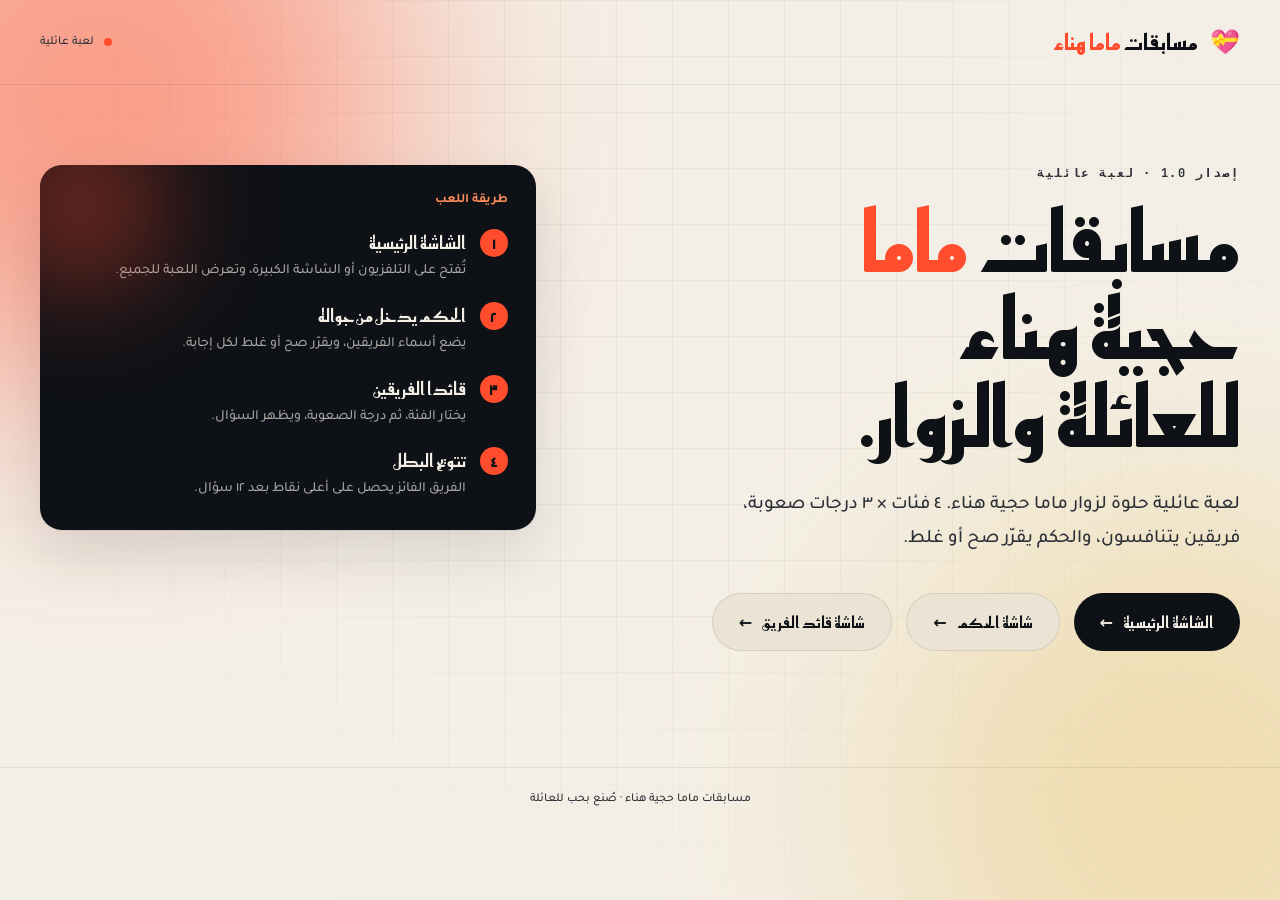
==== commit 6546cacd: "Add files via upload" ====
--- a/index.html
+++ b/index.html
@@ -48,8 +48,8 @@
         <span class="btn__label">شاشة الحكم</span>
         <span class="btn__arrow">←</span>
       </a>
-      <a class="btn btn--ghost" href="player.html">
-        <span class="btn__label">شاشة اللاعب</span>
+      <a class="btn btn--ghost" href="team.html">
+        <span class="btn__label">شاشة قائد الفريق</span>
         <span class="btn__arrow">←</span>
       </a>
     </div>
@@ -78,7 +78,7 @@
         <li>
           <span class="step__num">٣</span>
           <div>
-            <h3>اللاعب يختار</h3>
+            <h3>قائدا الفريقين</h3>
             <p>يختار الفئة، ثم درجة الصعوبة، ويظهر السؤال.</p>
           </div>
         </li>
--- a/style.css
+++ b/style.css
@@ -396,34 +396,35 @@
 .board-grid {
   flex: 1;
   display: grid;
-  grid-template-columns: repeat(4, 1fr);
-  gap: 20px;
-  margin-bottom: 30px;
+  grid-template-columns: repeat(6, 1fr);
+  gap: 14px;
+  margin-bottom: 24px;
 }
 .cat-col {
   background: var(--paper-2);
   border-radius: var(--radius-lg);
-  padding: 20px;
-  display: flex; flex-direction: column; gap: 12px;
+  padding: 14px;
+  display: flex; flex-direction: column; gap: 8px;
 }
 .cat-col__head {
   text-align: center;
-  padding-bottom: 16px;
-  margin-bottom: 4px;
+  padding-bottom: 12px;
+  margin-bottom: 2px;
   border-bottom: 2px dashed rgba(14,17,22,.1);
 }
-.cat-col__emoji { font-size: 44px; margin-bottom: 8px; }
+.cat-col__emoji { font-size: 32px; margin-bottom: 6px; }
 .cat-col__name {
   font-family: var(--font-display);
-  font-size: 18px; font-weight: 700;
+  font-size: 14px; font-weight: 700;
+  line-height: 1.3;
 }
 .cat-tile {
   background: var(--ink);
   color: var(--accent-2);
   border-radius: var(--radius);
-  padding: 22px;
-  font-family: var(--font-display);
-  font-size: 38px; font-weight: 700;
+  padding: 14px 10px;
+  font-family: var(--font-display);
+  font-size: 26px; font-weight: 700;
   text-align: center;
   transition: transform .2s, opacity .3s;
   position: relative;
@@ -981,9 +982,153 @@
   text-align: center;
   line-height: 1.3;
 }
+.picker-tile__count {
+  font-family: var(--font-mono);
+  font-size: 11px;
+  font-weight: 700;
+  background: var(--ink);
+  color: var(--accent-2);
+  padding: 2px 8px;
+  border-radius: 999px;
+  margin-top: 4px;
+}
+.picker-tile--used .picker-tile__count {
+  background: var(--success);
+  color: white;
+}
 .picker-tile--used {
-  opacity: .35;
+  opacity: .55;
   cursor: not-allowed;
+}
+/* ---- اختيار الفريق في صفحة الانضمام ---- */
+.team-choice-row {
+  display: grid;
+  grid-template-columns: 1fr 1fr;
+  gap: 12px;
+}
+.team-choice {
+  display: flex;
+  flex-direction: column;
+  align-items: center;
+  gap: 6px;
+  padding: 18px 12px;
+  border: 2px solid var(--ink-soft);
+  background: var(--paper);
+  border-radius: var(--radius);
+  cursor: pointer;
+  transition: all .15s ease;
+  font-family: var(--font-display);
+}
+.team-choice:hover:not(:disabled) {
+  border-color: var(--accent);
+  transform: translateY(-1px);
+}
+.team-choice__icon { font-size: 28px; line-height: 1; }
+.team-choice__lbl { font-size: 16px; font-weight: 700; color: var(--ink); }
+.team-choice__status {
+  font-size: 11px;
+  font-family: var(--font-mono);
+  color: var(--ink-soft);
+  background: var(--paper-2);
+  padding: 2px 8px;
+  border-radius: 999px;
+}
+.team-choice--selected {
+  border-color: var(--accent);
+  background: var(--accent);
+}
+.team-choice--selected .team-choice__lbl { color: var(--paper); }
+.team-choice--selected .team-choice__status {
+  background: rgba(255,255,255,.25);
+  color: var(--paper);
+}
+.team-choice--taken {
+  opacity: .45;
+  cursor: not-allowed;
+}
+.team-choice--taken .team-choice__status {
+  background: var(--ink);
+  color: var(--paper);
+}
+.team-choice:disabled { cursor: not-allowed; }
+
+.fairness-hint {
+  font-size: 12px;
+  color: var(--ink-soft);
+  margin: 8px 0 0;
+  font-weight: 500;
+}
+
+/* ---- شاشة التصويت (الشاشة الرئيسية) ---- */
+.voting-stage {
+  flex: 1;
+  padding: 60px;
+  display: flex; flex-direction: column; align-items: center; justify-content: center;
+  gap: 40px;
+}
+.voting-teams {
+  display: grid;
+  grid-template-columns: 1fr auto 1fr;
+  gap: 40px; align-items: center;
+  width: 100%; max-width: 900px;
+}
+.voting-team {
+  background: var(--paper-2);
+  border-radius: var(--radius-lg);
+  padding: 30px 24px;
+  text-align: center;
+  border: 3px solid transparent;
+  transition: all .3s;
+}
+.voting-team--1 { background: var(--team1-soft); }
+.voting-team--2 { background: var(--team2-soft); }
+.voting-team__name {
+  display: block;
+  font-family: var(--font-display);
+  font-size: 28px; font-weight: 700;
+  margin-bottom: 12px;
+}
+.voting-team__status {
+  display: inline-block;
+  font-family: var(--font-display);
+  font-size: 16px; font-weight: 600;
+  background: var(--ink); color: var(--paper);
+  padding: 8px 18px; border-radius: 999px;
+}
+.voting-status--done, .voting-team__status:has(:contains("✓")) {
+  background: var(--success); color: white;
+}
+.voting-vs {
+  font-family: var(--font-display);
+  font-size: 32px; font-weight: 700;
+  color: var(--ink-soft);
+}
+.voting-hint {
+  font-size: 16px;
+  color: var(--ink-soft);
+  font-weight: 500;
+  text-align: center;
+}
+
+/* ---- شاشة التصويت (الفريق على الجوال) ---- */
+.picker-tile--voted {
+  background: var(--success-soft) !important;
+  border-color: var(--success);
+  opacity: 1 !important;
+  position: relative;
+}
+.picker-tile--voted .picker-tile__name {
+  color: var(--success);
+}
+.picker-tile__check {
+  position: absolute;
+  top: 8px;
+  left: 8px;
+  background: var(--success); color: white;
+  width: 24px; height: 24px; border-radius: 50%;
+  display: grid; place-items: center;
+  font-weight: 700;
+  font-size: 14px;
 }
 
 /* ---- شبكة الصعوبة ---- */
@@ -1009,11 +1154,15 @@
 .diff-tile__num { font-size: 38px; font-weight: 700; line-height: 1; }
 .diff-tile__lbl { font-size: 14px; font-weight: 600; opacity: .7; }
 .diff-tile--p200 { background: linear-gradient(135deg, #16B364, #129F58); color: white; }
-.diff-tile--p400 { background: linear-gradient(135deg, #F5A524, #E0901B); color: white; }
-.diff-tile--p600 { background: linear-gradient(135deg, #FF4D2E, #E03D1E); color: white; }
+.diff-tile--p400 { background: linear-gradient(135deg, #4DA3D9, #2E7BAE); color: white; }
+.diff-tile--p600 { background: linear-gradient(135deg, #F5A524, #E0901B); color: white; }
+.diff-tile--p800 { background: linear-gradient(135deg, #FF4D2E, #E03D1E); color: white; }
+.diff-tile--p1000 { background: linear-gradient(135deg, #8B2BE5, #6B1EBE); color: white; }
 .diff-tile--p200 .diff-tile__lbl,
 .diff-tile--p400 .diff-tile__lbl,
-.diff-tile--p600 .diff-tile__lbl { opacity: .85; }
+.diff-tile--p600 .diff-tile__lbl,
+.diff-tile--p800 .diff-tile__lbl,
+.diff-tile--p1000 .diff-tile__lbl { opacity: .85; }
 .diff-tile--used {
   background: var(--paper-2) !important;
   color: var(--ink-soft) !important;
@@ -1075,11 +1224,11 @@
   .qpoints, .qteam { font-size: 12px; }
   .qpoints span { font-size: 16px; padding: 4px 10px; }
   .board-stage { padding: 24px 16px; }
-  .board-grid { grid-template-columns: repeat(2, 1fr); gap: 12px; }
-  .cat-col { padding: 14px; gap: 8px; }
-  .cat-col__emoji { font-size: 30px; }
-  .cat-col__name { font-size: 14px; }
-  .cat-tile { padding: 14px; font-size: 24px; }
+  .board-grid { grid-template-columns: repeat(3, 1fr); gap: 10px; }
+  .cat-col { padding: 10px; gap: 6px; }
+  .cat-col__emoji { font-size: 24px; margin-bottom: 4px; }
+  .cat-col__name { font-size: 12px; }
+  .cat-tile { padding: 10px 6px; font-size: 18px; }
   .question-stage { padding: 30px 20px; gap: 30px; }
   .question-text { font-size: 28px; line-height: 1.4; }
   .timer-big, .timer__ring { width: 130px; height: 130px; }
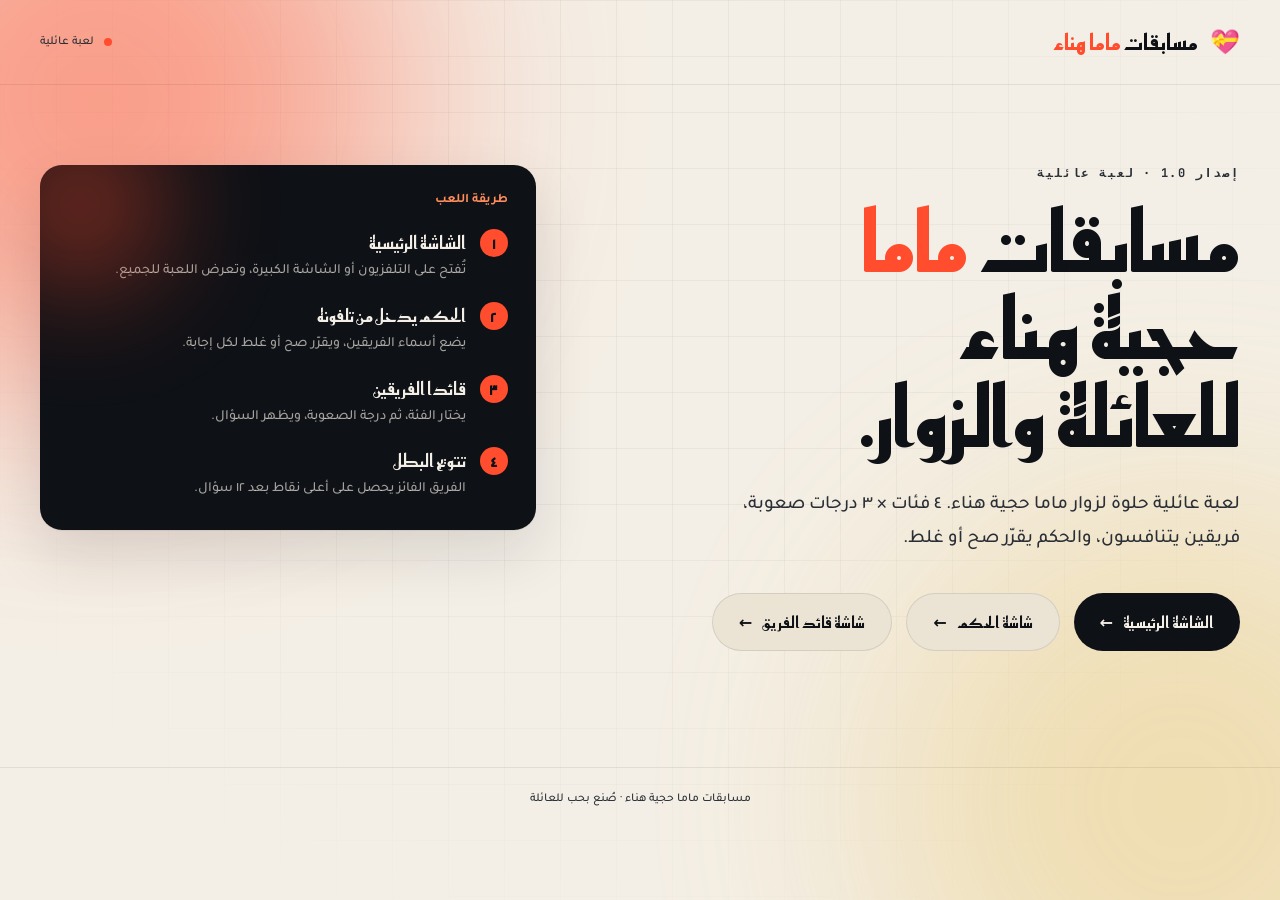
==== commit f1a00c1d: "Add files via upload" ====
--- a/index.html
+++ b/index.html
@@ -71,7 +71,7 @@
         <li>
           <span class="step__num">٢</span>
           <div>
-            <h3>الحكم يدخل من جواله</h3>
+            <h3>الحكم يدخل من تلفونه</h3>
             <p>يضع أسماء الفريقين، ويقرّر صح أو غلط لكل إجابة.</p>
           </div>
         </li>
--- a/style.css
+++ b/style.css
@@ -272,17 +272,68 @@
   font-weight: 700; text-align: left;
 }
 
+.lobby-banner {
+  text-align: center;
+  padding: 50px 40px 30px;
+  display: flex;
+  flex-direction: column;
+  align-items: center;
+  gap: 8px;
+  position: relative;
+}
+.lobby-banner::before,
+.lobby-banner::after {
+  content: "";
+  position: absolute;
+  left: 50%;
+  transform: translateX(-50%);
+  width: min(700px, 70%);
+  height: 2px;
+  background: linear-gradient(90deg, transparent, var(--ink-soft, rgba(0,0,0,.25)), transparent);
+}
+.lobby-banner::before { top: 24px; }
+.lobby-banner::after  { bottom: 14px; }
+.lobby-banner__eyebrow {
+  font-family: var(--font-display);
+  font-size: 16px;
+  letter-spacing: 8px;
+  color: var(--accent);
+  font-weight: 700;
+}
+.lobby-banner__title {
+  font-family: var(--font-display);
+  font-size: clamp(56px, 8vw, 110px);
+  line-height: 1;
+  font-weight: 700;
+  margin: 0;
+  color: var(--ink);
+  letter-spacing: -1px;
+}
+.lobby-banner__name {
+  font-family: var(--font-display);
+  font-size: clamp(80px, 12vw, 180px);
+  line-height: 1;
+  font-weight: 900;
+  margin: 0;
+  background: linear-gradient(135deg, var(--accent), #c93a1f);
+  -webkit-background-clip: text;
+  -webkit-text-fill-color: transparent;
+  background-clip: text;
+  text-shadow: 0 4px 20px rgba(255,77,46,.18);
+  letter-spacing: -2px;
+}
+
 .lobby-wrap {
   flex: 1;
   display: grid; grid-template-columns: 1.3fr 1fr;
   gap: 60px;
-  padding: 60px;
+  padding: 30px 60px 60px;
   max-width: 1400px; margin: 0 auto; width: 100%;
   align-items: center;
 }
 .lobby-headline {
   font-family: var(--font-display);
-  font-size: clamp(48px, 6vw, 80px);
+  font-size: clamp(36px, 4.5vw, 56px);
   line-height: 1; font-weight: 700;
   margin: 0 0 30px;
 }
@@ -645,7 +696,7 @@
 }
 
 /* ============================================================
- * شاشة الجوال (الحكم + اللاعب)
+ * شاشة التلفون (الحكم + اللاعب)
  * ============================================================ */
 .page-judge, .page-player {
   min-height: 100vh;
@@ -1110,7 +1161,7 @@
   text-align: center;
 }
 
-/* ---- شاشة التصويت (الفريق على الجوال) ---- */
+/* ---- شاشة التصويت (الفريق على التلفون) ---- */
 .picker-tile--voted {
   background: var(--success-soft) !important;
   border-color: var(--success);
@@ -1158,11 +1209,13 @@
 .diff-tile--p600 { background: linear-gradient(135deg, #F5A524, #E0901B); color: white; }
 .diff-tile--p800 { background: linear-gradient(135deg, #FF4D2E, #E03D1E); color: white; }
 .diff-tile--p1000 { background: linear-gradient(135deg, #8B2BE5, #6B1EBE); color: white; }
+.diff-tile--p1200 { background: linear-gradient(135deg, #1A1A2E, #000); color: white; }
 .diff-tile--p200 .diff-tile__lbl,
 .diff-tile--p400 .diff-tile__lbl,
 .diff-tile--p600 .diff-tile__lbl,
 .diff-tile--p800 .diff-tile__lbl,
-.diff-tile--p1000 .diff-tile__lbl { opacity: .85; }
+.diff-tile--p1000 .diff-tile__lbl,
+.diff-tile--p1200 .diff-tile__lbl { opacity: .85; }
 .diff-tile--used {
   background: var(--paper-2) !important;
   color: var(--ink-soft) !important;
